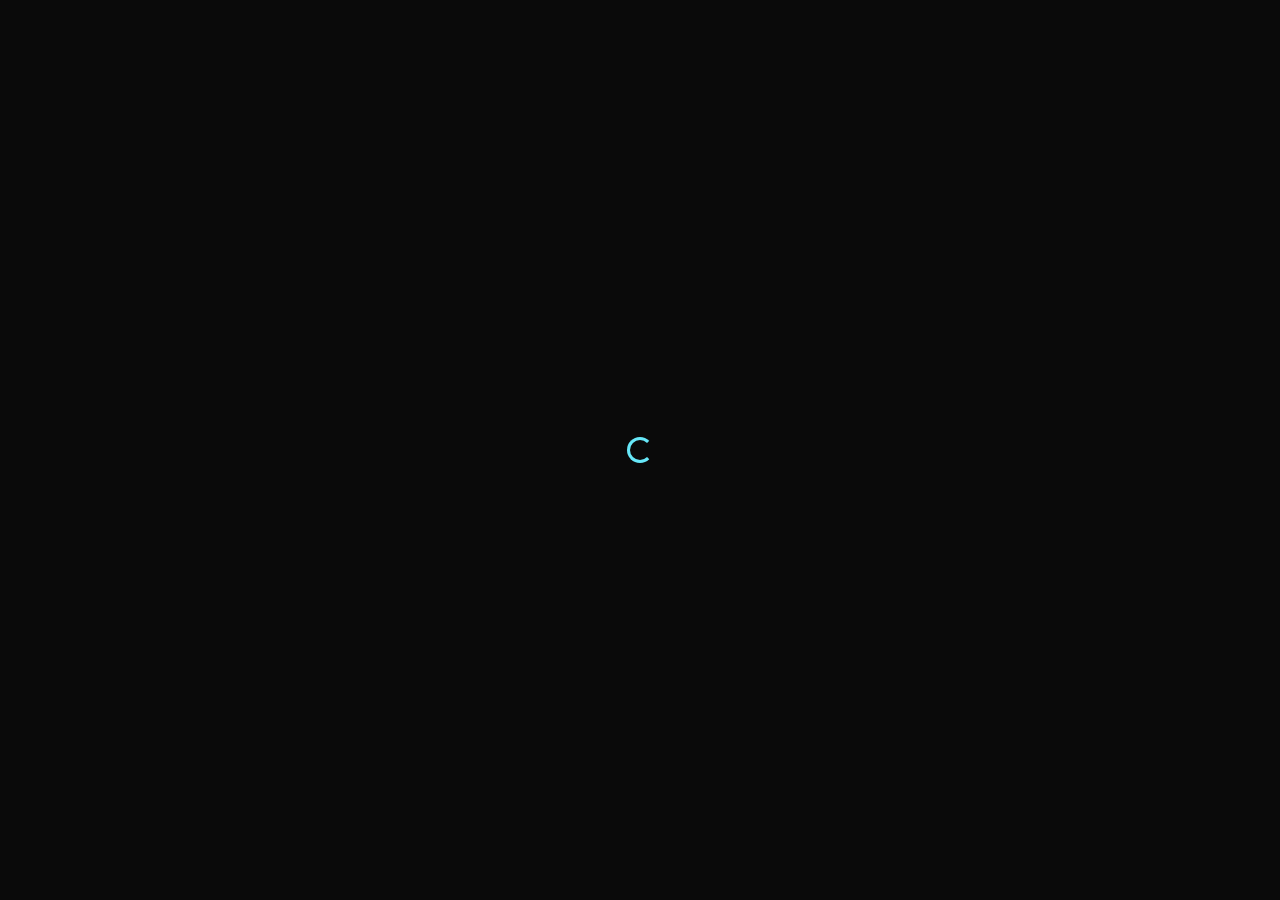
==== docs/account.html @ 7c2a87b1 "Add marketing site to docs/ for GitHub Pages Includes signup/login/account flow via Supabase, direct" ====
<!DOCTYPE html>
<html lang="en">
<head>
  <meta charset="UTF-8" />
  <meta name="viewport" content="width=device-width, initial-scale=1.0" />
  <meta name="robots" content="noindex, nofollow" />
  <title>Account — Clean AI</title>
  <link rel="preconnect" href="https://fonts.googleapis.com" />
  <link rel="preconnect" href="https://fonts.gstatic.com" crossorigin />
  <link href="https://fonts.googleapis.com/css2?family=Inter:wght@400;500;600&family=Space+Grotesk:wght@500;600;700&family=JetBrains+Mono:wght@400;500&display=swap" rel="stylesheet" />
  <link rel="stylesheet" href="styles.css" />
</head>
<body>
  <!-- Blocks the page until auth check resolves (avoids flashing content). -->
  <div class="loading-full" id="gate"><div class="spinner"></div></div>

  <main class="wrap wide" id="app" style="visibility:hidden;">
    <div class="brand" style="justify-content:flex-start;">
      <div class="logo">C</div>
      <div class="name">Clean<span>AI</span></div>
    </div>

    <div class="acct-head">
      <div>
        <h1>Your account</h1>
        <div class="email" id="acctEmail"></div>
      </div>
      <button class="btn ghost" id="logoutBtn" style="width:auto;">Log out</button>
    </div>

    <div class="alert" id="alert"></div>

    <div class="panel">
      <div class="label">Subscription</div>
      <div class="row-between">
        <span id="statusBadge" class="badge none"><span class="pip"></span>None</span>
        <button class="btn" id="manageBtn" style="width:auto;">Manage subscription</button>
      </div>
    </div>

    <div class="panel">
      <div class="label">Licence key</div>
      <div class="key-row">
        <span class="key-val masked" id="keyVal" title="Click to reveal">•••• •••• •••• ••••</span>
        <button class="icon-btn" id="revealBtn">reveal</button>
        <button class="icon-btn" id="copyBtn">copy</button>
      </div>
      <p class="hint">Use this key to activate the Clean AI desktop app. Click the key to reveal it.</p>
    </div>

    <p class="hint" style="text-align:center;margin-top:14px;">
      No tracking. No analytics. Your files never leave your machine.
    </p>
  </main>

  <script src="config.js"></script>
  <script src="https://cdn.jsdelivr.net/npm/@supabase/supabase-js@2/dist/umd/supabase.min.js"></script>
  <script src="app.js"></script>
  <script>
    (async function () {
      const { sb, $, showAlert, clearAlert, getOrCreateLicense, requireAuth, friendlyError } = window.CleanAI;

      const session = await requireAuth("login.html");
      if (!session) return; // redirected

      const user = session.user;
      let realKey = "";
      let revealed = false;

      // Reveal the app once we know the user is authed.
      $("#gate").remove();
      $("#app").style.visibility = "visible";

      $("#acctEmail").textContent = user.email;

      // ---- licence + status ----
      try {
        const lic = await getOrCreateLicense(user);
        realKey = lic.key;

        const status = (lic.status || "none").toLowerCase();
        const badge = $("#statusBadge");
        if (status === "active") {
          badge.className = "badge active";
          badge.innerHTML = '<span class="pip"></span>Active';
        } else if (status === "trial") {
          badge.className = "badge trial";
          badge.innerHTML = '<span class="pip"></span>Trial';
        } else {
          badge.className = "badge none";
          badge.innerHTML = '<span class="pip"></span>None';
        }
      } catch (err) {
        showAlert($("#alert"), "Couldn't load your licence: " + friendlyError(err), "error");
      }

      // ---- reveal / mask licence key ----
      const keyEl = $("#keyVal");
      const revealBtn = $("#revealBtn");
      function renderKey() {
        if (!realKey) { keyEl.textContent = "—"; return; }
        if (revealed) {
          keyEl.textContent = realKey;
          keyEl.classList.remove("masked");
          revealBtn.textContent = "hide";
        } else {
          keyEl.textContent = "•••• •••• •••• ••••";
          keyEl.classList.add("masked");
          revealBtn.textContent = "reveal";
        }
      }
      function toggleReveal() { if (realKey) { revealed = !revealed; renderKey(); } }
      revealBtn.addEventListener("click", toggleReveal);
      keyEl.addEventListener("click", toggleReveal);

      // ---- copy ----
      const copyBtn = $("#copyBtn");
      copyBtn.addEventListener("click", async () => {
        if (!realKey) return;
        try {
          await navigator.clipboard.writeText(realKey);
          copyBtn.textContent = "copied";
          copyBtn.classList.add("copied");
          setTimeout(() => { copyBtn.textContent = "copy"; copyBtn.classList.remove("copied"); }, 1600);
        } catch {
          // Clipboard blocked — reveal so the user can copy manually.
          revealed = true; renderKey();
        }
      });

      // ---- manage subscription (stub) ----
      $("#manageBtn").addEventListener("click", () => {
        showAlert($("#alert"), "Billing isn't wired up yet — subscription management is coming soon.", "ok");
      });

      // ---- logout ----
      $("#logoutBtn").addEventListener("click", async () => {
        await sb.auth.signOut();
        window.location.replace("login.html");
      });
    })();
  </script>
</body>
</html>
---- docs/styles.css ----
/* Clean AI — auth site. Palette mirrors the desktop app. */
:root {
  --bg: #0a0a0a;
  --surface: #141414;
  --surface-2: #191919;
  --surface-3: #1f1f1f;
  --border: #232323;
  --border-strong: #2e2e2e;

  --text: #ededed;
  --text-dim: #a1a1a1;
  --text-faint: #6b6b6b;

  --accent: #67e8f9;
  --accent-2: #22d3ee;
  --accent-dim: rgba(103, 232, 249, 0.12);
  --accent-line: rgba(103, 232, 249, 0.32);

  --warn: #fbbf24;
  --danger: #f87171;
  --ok: #4ade80;

  --radius: 10px;
  --radius-sm: 6px;
  --ease: cubic-bezier(0.22, 1, 0.36, 1);

  --sans: 'Inter', -apple-system, 'Segoe UI', system-ui, sans-serif;
  --display: 'Space Grotesk', 'Inter', 'Segoe UI', sans-serif;
  --mono: 'JetBrains Mono', 'Cascadia Mono', Consolas, monospace;
}

* { box-sizing: border-box; margin: 0; padding: 0; }

html, body { height: 100%; }

body {
  font-family: var(--sans);
  background: var(--bg);
  color: var(--text);
  font-size: 15px;
  line-height: 1.5;
  -webkit-font-smoothing: antialiased;
  min-height: 100%;
  display: flex;
  flex-direction: column;
}

/* subtle radial glow behind everything */
body::before {
  content: "";
  position: fixed;
  inset: 0;
  background:
    radial-gradient(60rem 40rem at 50% -10%, rgba(103, 232, 249, 0.06), transparent 70%);
  pointer-events: none;
  z-index: 0;
}

::selection { background: var(--accent-dim); color: var(--accent); }

::-webkit-scrollbar { width: 10px; height: 10px; }
::-webkit-scrollbar-track { background: transparent; }
::-webkit-scrollbar-thumb { background: #262626; border-radius: 6px; }
::-webkit-scrollbar-thumb:hover { background: #383838; }

a { color: var(--accent); text-decoration: none; }
a:hover { text-decoration: underline; }

button { font-family: inherit; font-size: inherit; color: inherit; background: none; border: none; cursor: pointer; }

/* ---------- Layout ---------- */
.wrap {
  position: relative;
  z-index: 1;
  flex: 1;
  width: 100%;
  max-width: 460px;
  margin: 0 auto;
  padding: 48px 20px;
  display: flex;
  flex-direction: column;
  justify-content: center;
}

.wrap.wide { max-width: 720px; }

/* ---------- Brand ---------- */
.brand {
  display: flex;
  align-items: center;
  gap: 12px;
  margin-bottom: 28px;
  justify-content: center;
}
.brand .logo {
  width: 34px;
  height: 34px;
  border-radius: 9px;
  background: linear-gradient(145deg, var(--accent), var(--accent-2));
  display: grid;
  place-items: center;
  color: #04191f;
  font-family: var(--display);
  font-weight: 700;
  font-size: 18px;
  box-shadow: 0 0 0 1px var(--accent-line), 0 8px 24px rgba(103, 232, 249, 0.15);
}
.brand .name {
  font-family: var(--display);
  font-weight: 600;
  font-size: 17px;
  letter-spacing: 0.02em;
}
.brand .name span { color: var(--accent); }

/* ---------- Card ---------- */
.card {
  background: linear-gradient(180deg, var(--surface), var(--surface-2));
  border: 1px solid var(--border);
  border-radius: var(--radius);
  padding: 32px 28px;
  box-shadow: 0 20px 60px rgba(0, 0, 0, 0.45);
}

.card h1 {
  font-family: var(--display);
  font-size: 22px;
  font-weight: 600;
  letter-spacing: -0.01em;
  margin-bottom: 6px;
}
.card .sub {
  color: var(--text-dim);
  font-size: 14px;
  margin-bottom: 24px;
}

/* ---------- Form ---------- */
.field { margin-bottom: 18px; }
.field label {
  display: block;
  font-size: 12px;
  text-transform: uppercase;
  letter-spacing: 0.06em;
  color: var(--text-faint);
  margin-bottom: 7px;
  font-family: var(--mono);
}

.input-row { position: relative; }

input[type="email"],
input[type="password"],
input[type="text"] {
  width: 100%;
  background: var(--bg);
  border: 1px solid var(--border-strong);
  border-radius: var(--radius-sm);
  color: var(--text);
  padding: 12px 14px;
  font-family: var(--sans);
  font-size: 15px;
  transition: border-color 0.14s var(--ease), box-shadow 0.14s var(--ease);
}
input::placeholder { color: var(--text-faint); }
input:focus {
  outline: none;
  border-color: var(--accent-line);
  box-shadow: 0 0 0 3px var(--accent-dim);
}
input.bad { border-color: rgba(248, 113, 113, 0.55); }

/* Chrome/Safari paint autofilled inputs white — force them back to the dark theme. */
input:-webkit-autofill,
input:-webkit-autofill:hover,
input:-webkit-autofill:focus,
input:-webkit-autofill:active {
  -webkit-text-fill-color: var(--text);
  caret-color: var(--text);
  -webkit-box-shadow: 0 0 0 1000px var(--bg) inset;
  box-shadow: 0 0 0 1000px var(--bg) inset;
  transition: background-color 9999s ease-in-out 0s;
}

.toggle-pw {
  position: absolute;
  right: 8px;
  top: 50%;
  transform: translateY(-50%);
  color: var(--text-faint);
  font-size: 12px;
  font-family: var(--mono);
  padding: 6px 8px;
  border-radius: 5px;
}
.toggle-pw:hover { color: var(--text); background: var(--surface-3); }

.hint {
  font-size: 12px;
  color: var(--text-faint);
  margin-top: 6px;
}

.field-error {
  font-size: 12.5px;
  color: var(--danger);
  margin-top: 6px;
  min-height: 1em;
}

/* ---------- Buttons ---------- */
.btn {
  display: inline-flex;
  align-items: center;
  justify-content: center;
  gap: 8px;
  width: 100%;
  padding: 12px 16px;
  border-radius: var(--radius-sm);
  border: 1px solid var(--border-strong);
  background: var(--surface-2);
  color: var(--text);
  font-weight: 500;
  transition: background 0.14s var(--ease), border-color 0.14s var(--ease), transform 0.08s var(--ease), opacity 0.14s;
}
.btn:hover { background: var(--surface-3); border-color: #3a3a3a; }
.btn:active { transform: translateY(1px); }
.btn:disabled { opacity: 0.55; cursor: not-allowed; }

.btn.primary {
  background: var(--accent);
  border-color: var(--accent);
  color: #04191f;
  font-weight: 600;
}
.btn.primary:hover { background: #8beefb; border-color: #8beefb; }

.btn.ghost { background: transparent; border-color: transparent; color: var(--text-dim); }
.btn.ghost:hover { background: var(--surface-2); color: var(--text); }

.btn.danger { color: var(--danger); }
.btn.danger:hover { background: rgba(248, 113, 113, 0.1); border-color: rgba(248, 113, 113, 0.45); }

.btn .spinner {
  width: 15px; height: 15px;
  border: 2px solid currentColor;
  border-right-color: transparent;
  border-radius: 50%;
  animation: spin 0.6s linear infinite;
}
@keyframes spin { to { transform: rotate(360deg); } }

/* ---------- Alerts ---------- */
.alert {
  border-radius: var(--radius-sm);
  padding: 11px 14px;
  font-size: 13.5px;
  margin-bottom: 18px;
  display: none;
  border: 1px solid transparent;
}
.alert.show { display: block; }
.alert.error {
  background: rgba(248, 113, 113, 0.09);
  border-color: rgba(248, 113, 113, 0.35);
  color: #fca5a5;
}
.alert.ok {
  background: rgba(74, 222, 128, 0.08);
  border-color: rgba(74, 222, 128, 0.3);
  color: #86efac;
}

/* ---------- Footer links under card ---------- */
.below {
  text-align: center;
  margin-top: 20px;
  font-size: 14px;
  color: var(--text-dim);
}
.below a { font-weight: 500; }

.row-between {
  display: flex;
  justify-content: space-between;
  align-items: center;
}

.foot {
  position: relative;
  z-index: 1;
  text-align: center;
  padding: 20px;
  color: var(--text-faint);
  font-size: 12px;
}
.foot .dot { color: var(--accent); }

/* ---------- Success state (check email) ---------- */
.state-icon {
  width: 56px; height: 56px;
  border-radius: 14px;
  background: var(--accent-dim);
  border: 1px solid var(--accent-line);
  display: grid; place-items: center;
  margin: 0 auto 18px;
  font-size: 26px;
}
.centered { text-align: center; }
.hidden { display: none !important; }

/* ---------- Account dashboard ---------- */
.acct-head {
  display: flex;
  align-items: center;
  justify-content: space-between;
  gap: 16px;
  margin-bottom: 26px;
}
.acct-head h1 {
  font-family: var(--display);
  font-size: 24px;
  font-weight: 600;
}
.acct-head .email { color: var(--text-dim); font-size: 13.5px; margin-top: 2px; }

.panel {
  background: linear-gradient(180deg, var(--surface), var(--surface-2));
  border: 1px solid var(--border);
  border-radius: var(--radius);
  padding: 22px 24px;
  margin-bottom: 16px;
}
.panel .label {
  font-family: var(--mono);
  font-size: 11px;
  text-transform: uppercase;
  letter-spacing: 0.07em;
  color: var(--text-faint);
  margin-bottom: 10px;
}

/* status badge */
.badge {
  display: inline-flex;
  align-items: center;
  gap: 7px;
  padding: 5px 12px;
  border-radius: 999px;
  font-size: 13px;
  font-weight: 600;
  border: 1px solid transparent;
}
.badge .pip { width: 7px; height: 7px; border-radius: 50%; background: currentColor; }
.badge.active { color: var(--ok); background: rgba(74, 222, 128, 0.1); border-color: rgba(74, 222, 128, 0.3); }
.badge.trial  { color: var(--warn); background: rgba(251, 191, 36, 0.1); border-color: rgba(251, 191, 36, 0.3); }
.badge.none   { color: var(--text-dim); background: var(--surface-3); border-color: var(--border-strong); }

/* licence key row */
.key-row {
  display: flex;
  align-items: center;
  gap: 10px;
  background: var(--bg);
  border: 1px solid var(--border-strong);
  border-radius: var(--radius-sm);
  padding: 12px 14px;
}
.key-val {
  font-family: var(--mono);
  font-size: 14px;
  letter-spacing: 0.04em;
  color: var(--text);
  flex: 1;
  word-break: break-all;
  cursor: pointer;
  user-select: none;
}
.key-val.masked { color: var(--text-dim); letter-spacing: 0.15em; }
.icon-btn {
  padding: 8px 10px;
  border-radius: 6px;
  border: 1px solid var(--border-strong);
  color: var(--text-dim);
  font-size: 12px;
  font-family: var(--mono);
  white-space: nowrap;
}
.icon-btn:hover { color: var(--text); background: var(--surface-3); }
.icon-btn.copied { color: var(--ok); border-color: rgba(74, 222, 128, 0.4); }

.acct-actions {
  display: flex;
  gap: 12px;
  margin-top: 8px;
}
.acct-actions .btn { width: auto; flex: 1; }

.loading-full {
  position: fixed; inset: 0;
  display: grid; place-items: center;
  background: var(--bg);
  z-index: 10;
}
.loading-full .spinner {
  width: 26px; height: 26px;
  border: 3px solid var(--accent);
  border-right-color: transparent;
  border-radius: 50%;
  animation: spin 0.7s linear infinite;
}

@media (max-width: 520px) {
  .wrap { padding: 28px 16px; }
  .card { padding: 26px 20px; }
  .acct-head { flex-direction: column; align-items: flex-start; }
  .acct-actions { flex-direction: column; }
  .acct-actions .btn { width: 100%; }
}

/* ============================================================
   Landing + download pages
   ============================================================ */
.site {
  position: relative;
  z-index: 1;
  flex: 1;
  display: flex;
  flex-direction: column;
}

.container {
  width: 100%;
  max-width: 1040px;
  margin: 0 auto;
  padding: 0 24px;
}

/* ---------- Top nav ---------- */
.nav {
  position: sticky;
  top: 0;
  z-index: 5;
  backdrop-filter: blur(12px);
  background: rgba(10, 10, 10, 0.72);
  border-bottom: 1px solid var(--border);
}
.nav .container {
  display: flex;
  align-items: center;
  justify-content: space-between;
  height: 62px;
}
.nav .brand { margin: 0; }
.nav-links { display: flex; align-items: center; gap: 8px; }
.nav-links a {
  color: var(--text-dim);
  font-size: 14px;
  padding: 8px 12px;
  border-radius: var(--radius-sm);
  transition: color 0.14s var(--ease), background 0.14s var(--ease);
}
.nav-links a:hover { color: var(--text); background: var(--surface-2); text-decoration: none; }
.nav-links a.cta {
  color: #04191f;
  background: var(--accent);
  font-weight: 600;
}
.nav-links a.cta:hover { background: #8beefb; }

/* inline button (auto width, for landing use) */
.btn.inline { width: auto; display: inline-flex; }
.btn.lg { padding: 15px 28px; font-size: 16px; }

/* ---------- Hero ---------- */
.hero {
  text-align: center;
  padding: 88px 0 60px;
}
.eyebrow {
  display: inline-flex;
  align-items: center;
  gap: 8px;
  font-family: var(--mono);
  font-size: 12px;
  letter-spacing: 0.06em;
  text-transform: uppercase;
  color: var(--accent);
  background: var(--accent-dim);
  border: 1px solid var(--accent-line);
  padding: 6px 14px;
  border-radius: 999px;
  margin-bottom: 24px;
}
.hero h1 {
  font-family: var(--display);
  font-size: clamp(34px, 6vw, 56px);
  line-height: 1.05;
  letter-spacing: -0.02em;
  font-weight: 700;
  max-width: 16ch;
  margin: 0 auto 20px;
}
.hero h1 .grad {
  background: linear-gradient(135deg, var(--accent), var(--accent-2));
  -webkit-background-clip: text;
  background-clip: text;
  -webkit-text-fill-color: transparent;
}
.hero .lede {
  font-size: clamp(16px, 2.4vw, 19px);
  color: var(--text-dim);
  max-width: 56ch;
  margin: 0 auto 34px;
}
.hero-actions {
  display: flex;
  gap: 14px;
  justify-content: center;
  flex-wrap: wrap;
  margin-bottom: 14px;
}
.hero .fineprint { color: var(--text-faint); font-size: 13px; }

/* ---------- Dashboard screenshot placeholder ---------- */
.shot {
  max-width: 900px;
  margin: 48px auto 0;
  border-radius: 14px;
  border: 1px solid var(--border-strong);
  background: linear-gradient(180deg, var(--surface), var(--bg));
  box-shadow: 0 40px 120px rgba(0, 0, 0, 0.6), 0 0 0 1px rgba(103, 232, 249, 0.05);
  overflow: hidden;
}
.shot-bar {
  display: flex;
  align-items: center;
  gap: 7px;
  padding: 12px 16px;
  border-bottom: 1px solid var(--border);
  background: var(--surface-2);
}
.shot-bar .dot { width: 11px; height: 11px; border-radius: 50%; background: var(--surface-3); }
.shot-bar .dot:nth-child(1) { background: #f87171; }
.shot-bar .dot:nth-child(2) { background: #fbbf24; }
.shot-bar .dot:nth-child(3) { background: #4ade80; }
.shot-bar .title { margin-left: 10px; font-family: var(--mono); font-size: 12px; color: var(--text-faint); }
.shot-body {
  max-height: 520px;
  overflow-y: auto;
  overflow-x: hidden;
  color: var(--text-faint);
  font-family: var(--mono);
  font-size: 13px;
  background:
    linear-gradient(90deg, rgba(103,232,249,0.03) 1px, transparent 1px) 0 0 / 32px 32px,
    linear-gradient(rgba(103,232,249,0.03) 1px, transparent 1px) 0 0 / 32px 32px;
  scrollbar-width: thin;
  scrollbar-color: var(--border-strong) transparent;
}
.shot-body .ph-icon { font-size: 30px; opacity: 0.5; }
.shot-img {
  width: 100%;
  height: auto;
  display: block;
  pointer-events: none;
  user-select: none;
  -webkit-user-drag: none;
}
.shot-body::-webkit-scrollbar { width: 8px; }
.shot-body::-webkit-scrollbar-thumb { background: var(--border-strong); border-radius: 4px; }
.shot-body::-webkit-scrollbar-track { background: transparent; }

/* ---------- Generic section ---------- */
.section { padding: 72px 0; }
.section.tight { padding: 48px 0; }
.section-head { text-align: center; max-width: 60ch; margin: 0 auto 48px; }
.section-head h2 {
  font-family: var(--display);
  font-size: clamp(26px, 4vw, 36px);
  font-weight: 600;
  letter-spacing: -0.01em;
  margin-bottom: 12px;
}
.section-head p { color: var(--text-dim); font-size: 16px; }
.divider { height: 1px; background: var(--border); border: 0; }

/* ---------- Feature grid ---------- */
.features {
  display: grid;
  grid-template-columns: repeat(3, 1fr);
  gap: 18px;
}
.feature {
  background: linear-gradient(180deg, var(--surface), var(--surface-2));
  border: 1px solid var(--border);
  border-radius: var(--radius);
  padding: 26px 24px;
  transition: border-color 0.16s var(--ease), transform 0.16s var(--ease);
}
.feature:hover { border-color: var(--accent-line); transform: translateY(-3px); }
.feature .f-icon {
  width: 44px; height: 44px;
  border-radius: 11px;
  display: grid; place-items: center;
  font-size: 22px;
  margin-bottom: 16px;
  background: var(--accent-dim);
  border: 1px solid var(--accent-line);
}
.feature h3 { font-family: var(--display); font-size: 18px; font-weight: 600; margin-bottom: 8px; }
.feature p { color: var(--text-dim); font-size: 14.5px; }

/* ---------- Privacy band ---------- */
.privacy {
  background: linear-gradient(180deg, var(--surface-2), var(--surface));
  border-top: 1px solid var(--border);
  border-bottom: 1px solid var(--border);
}
.privacy .inner {
  display: flex;
  align-items: center;
  gap: 40px;
  padding: 64px 0;
}
.privacy .lock {
  flex: none;
  width: 96px; height: 96px;
  border-radius: 24px;
  display: grid; place-items: center;
  font-size: 46px;
  background: var(--accent-dim);
  border: 1px solid var(--accent-line);
  box-shadow: 0 0 60px rgba(103, 232, 249, 0.12);
}
.privacy h2 {
  font-family: var(--display);
  font-size: clamp(24px, 4vw, 32px);
  font-weight: 600;
  margin-bottom: 12px;
}
.privacy p { color: var(--text-dim); font-size: 16px; max-width: 60ch; }
.privacy ul { list-style: none; margin-top: 16px; display: grid; gap: 8px; }
.privacy li { color: var(--text-dim); font-size: 14.5px; display: flex; gap: 10px; align-items: baseline; }
.privacy li::before { content: "✓"; color: var(--ok); font-weight: 700; }

/* ---------- Pricing ---------- */
.price-card {
  max-width: 440px;
  margin: 0 auto;
  text-align: center;
  background: linear-gradient(180deg, var(--surface), var(--surface-2));
  border: 1px solid var(--accent-line);
  border-radius: 16px;
  padding: 40px 32px;
  box-shadow: 0 30px 90px rgba(0, 0, 0, 0.5), inset 0 0 0 1px rgba(103, 232, 249, 0.04);
}
.price-badge {
  display: inline-block;
  font-family: var(--mono);
  font-size: 12px;
  letter-spacing: 0.06em;
  text-transform: uppercase;
  color: var(--ok);
  background: rgba(74, 222, 128, 0.1);
  border: 1px solid rgba(74, 222, 128, 0.3);
  padding: 5px 12px;
  border-radius: 999px;
  margin-bottom: 20px;
}
.price-amt { font-family: var(--display); font-weight: 700; letter-spacing: -0.02em; margin-bottom: 4px; }
.price-amt .now { font-size: 52px; color: var(--accent); }
.price-amt .then { font-size: 18px; color: var(--text-dim); font-weight: 500; }
.price-sub { color: var(--text-dim); font-size: 15px; margin-bottom: 24px; }
.price-list { list-style: none; text-align: left; margin: 0 0 28px; display: grid; gap: 11px; }
.price-list li { color: var(--text-dim); font-size: 14.5px; display: flex; gap: 10px; align-items: baseline; }
.price-list li::before { content: "✓"; color: var(--accent); font-weight: 700; }

/* ---------- Final CTA ---------- */
.cta-band { text-align: center; padding: 84px 0; }
.cta-band h2 {
  font-family: var(--display);
  font-size: clamp(28px, 5vw, 42px);
  font-weight: 700;
  letter-spacing: -0.02em;
  margin-bottom: 14px;
}
.cta-band p { color: var(--text-dim); font-size: 17px; margin-bottom: 30px; }

/* ---------- Site footer ---------- */
.site-foot {
  border-top: 1px solid var(--border);
  padding: 32px 0;
}
.site-foot .container {
  display: flex;
  align-items: center;
  justify-content: space-between;
  gap: 16px;
  flex-wrap: wrap;
  color: var(--text-faint);
  font-size: 13px;
}
.site-foot a { color: var(--text-dim); }
.site-foot .links { display: flex; gap: 18px; }

/* ---------- Download page ---------- */
.dl-hero { text-align: center; padding: 72px 0 40px; }
.dl-hero h1 {
  font-family: var(--display);
  font-size: clamp(30px, 5vw, 46px);
  font-weight: 700;
  letter-spacing: -0.02em;
  margin-bottom: 14px;
}
.dl-hero p { color: var(--text-dim); font-size: 17px; max-width: 52ch; margin: 0 auto; }

.dl-btn {
  display: inline-flex;
  align-items: center;
  gap: 14px;
  padding: 18px 32px;
  border-radius: 12px;
  background: var(--accent);
  color: #04191f;
  font-weight: 600;
  font-size: 17px;
  box-shadow: 0 20px 50px rgba(103, 232, 249, 0.18);
  transition: background 0.14s var(--ease), transform 0.08s var(--ease);
}
.dl-btn:hover { background: #8beefb; text-decoration: none; transform: translateY(-2px); }
.dl-btn:active { transform: translateY(0); }
.dl-btn .os { font-size: 26px; }
.dl-btn .lines { text-align: left; line-height: 1.25; }
.dl-btn .lines small { display: block; font-weight: 500; font-size: 12px; opacity: 0.75; }
.dl-meta { text-align: center; color: var(--text-faint); font-size: 13px; margin-top: 16px; }

.dl-grid {
  display: grid;
  grid-template-columns: 1fr 1fr;
  gap: 18px;
  margin-top: 8px;
}
.dl-grid .panel { margin-bottom: 0; }
.req-list { list-style: none; display: grid; gap: 12px; }
.req-list li { display: flex; justify-content: space-between; gap: 16px; font-size: 14.5px; border-bottom: 1px dashed var(--border); padding-bottom: 12px; }
.req-list li:last-child { border-bottom: 0; padding-bottom: 0; }
.req-list .k { color: var(--text-faint); font-family: var(--mono); font-size: 12.5px; }
.req-list .v { color: var(--text); text-align: right; }

.steps { list-style: none; counter-reset: step; display: grid; gap: 16px; }
.steps li { display: flex; gap: 14px; font-size: 14.5px; color: var(--text-dim); }
.steps li::before {
  counter-increment: step;
  content: counter(step);
  flex: none;
  width: 26px; height: 26px;
  border-radius: 50%;
  background: var(--accent-dim);
  border: 1px solid var(--accent-line);
  color: var(--accent);
  font-family: var(--mono);
  font-size: 13px;
  display: grid; place-items: center;
}
.steps li strong { color: var(--text); font-weight: 600; }

/* ---------- Split preview ---------- */
.split { padding: 96px 0; }
.split-grid {
  display: grid;
  grid-template-columns: 1fr 1fr;
  gap: 56px;
  align-items: start;
}
.split-copy { max-width: 52ch; }
.split-copy h2 {
  font-family: var(--display);
  font-size: clamp(24px, 3vw, 32px);
  margin: 0 0 20px;
  color: var(--text);
}
.split-copy p { margin: 0 0 16px; line-height: 1.65; color: var(--text-mute); }
.split-copy ul { margin: 0 0 16px; padding-left: 20px; line-height: 1.7; color: var(--text-mute); }
.split-copy li { margin-bottom: 6px; }
.split-preview { position: relative; }
.split-sticky {
  position: sticky;
  top: 24px;
  border-radius: 14px;
  overflow: hidden;
  border: 1px solid var(--border-strong);
  box-shadow: 0 30px 90px rgba(0, 0, 0, 0.5);
}
.split-img {
  display: block;
  width: 100%;
  height: auto;
  pointer-events: none;
  user-select: none;
  -webkit-user-drag: none;
}

@media (max-width: 900px) {
  .split-grid { grid-template-columns: 1fr; gap: 32px; }
  .split-sticky { position: static; }
}

@media (max-width: 820px) {
  .features { grid-template-columns: 1fr; }
  .privacy .inner { flex-direction: column; text-align: center; }
  .privacy ul { text-align: left; }
  .dl-grid { grid-template-columns: 1fr; }
}
@media (max-width: 560px) {
  .nav-links a:not(.cta) { display: none; }
  .hero { padding: 56px 0 40px; }
  .section { padding: 52px 0; }
}
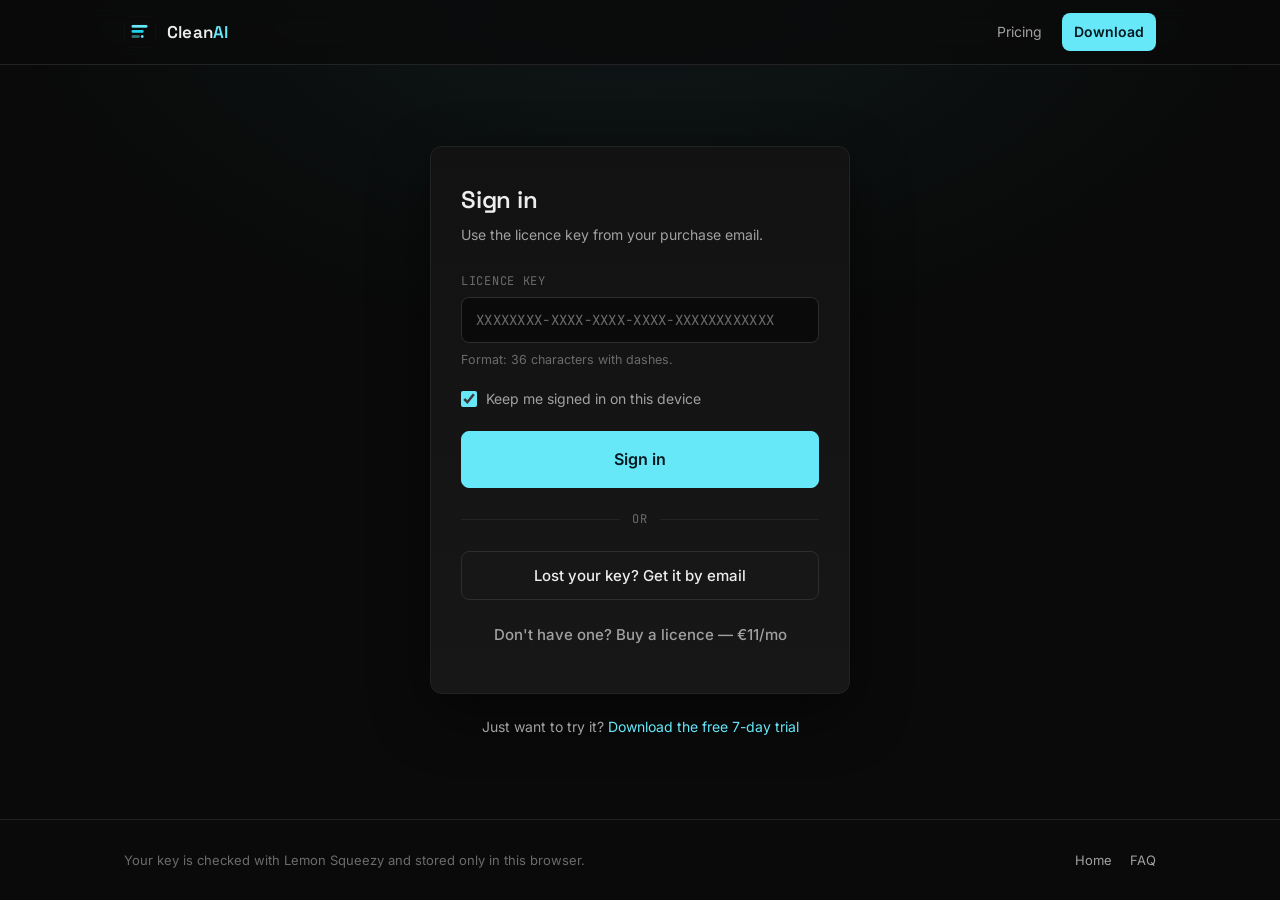
==== commit 7b596109: "Rebuild website: new landing page, licence sign-in and account page - Landing page redesigned (how i" ====
--- a/docs/account.html
+++ b/docs/account.html
@@ -3,142 +3,91 @@
 <head>
   <meta charset="UTF-8" />
   <meta name="viewport" content="width=device-width, initial-scale=1.0" />
-  <meta name="robots" content="noindex, nofollow" />
-  <title>Account — Clean AI</title>
-  <link rel="preconnect" href="https://fonts.googleapis.com" />
-  <link rel="preconnect" href="https://fonts.gstatic.com" crossorigin />
-  <link href="https://fonts.googleapis.com/css2?family=Inter:wght@400;500;600&family=Space+Grotesk:wght@500;600;700&family=JetBrains+Mono:wght@400;500&display=swap" rel="stylesheet" />
+  <meta http-equiv="Content-Security-Policy" content="default-src 'self'; connect-src https://api.lemonsqueezy.com; img-src 'self' data:; base-uri 'self'; form-action 'self'" />
+  <title>Your account — Clean AI</title>
+  <meta name="robots" content="noindex" />
+  <link rel="icon" type="image/png" href="assets/icon.png" />
+  <link rel="stylesheet" href="fonts.css" />
   <link rel="stylesheet" href="styles.css" />
 </head>
 <body>
-  <!-- Blocks the page until auth check resolves (avoids flashing content). -->
-  <div class="loading-full" id="gate"><div class="spinner"></div></div>
+  <div class="site">
+    <header class="nav">
+      <div class="container">
+        <a href="index.html" class="brand">
+          <img src="assets/icon.png" alt="" />
+          <span class="name">Clean<span>AI</span></span>
+        </a>
+        <nav class="nav-links">
+          <a href="index.html#faq" class="hide-sm">Help</a>
+          <a href="#" id="signout-top" class="signin">Sign out</a>
+        </nav>
+      </div>
+    </header>
 
-  <main class="wrap wide" id="app" style="visibility:hidden;">
-    <div class="brand" style="justify-content:flex-start;">
-      <div class="logo">C</div>
-      <div class="name">Clean<span>AI</span></div>
-    </div>
+    <main class="auth wide">
+      <div id="loading" class="loading"><div class="spinner"></div></div>
 
-    <div class="acct-head">
-      <div>
-        <h1>Your account</h1>
-        <div class="email" id="acctEmail"></div>
+      <div id="error" class="card hidden">
+        <h1>Couldn't load your licence</h1>
+        <p class="sub" id="error-msg"></p>
+        <div class="stack">
+          <button id="retry" class="btn primary block" type="button">Try again</button>
+          <button id="error-signout" class="btn ghost block" type="button">Sign in with a different key</button>
+        </div>
       </div>
-      <button class="btn ghost" id="logoutBtn" style="width:auto;">Log out</button>
-    </div>
 
-    <div class="alert" id="alert"></div>
+      <div id="account" class="hidden">
+        <div class="acct-head">
+          <div>
+            <h1 id="hello">Your account</h1>
+            <div class="who" id="who"></div>
+          </div>
+          <span id="test-badge" class="badge test hidden">TEST MODE</span>
+        </div>
 
-    <div class="panel">
-      <div class="label">Subscription</div>
-      <div class="row-between">
-        <span id="statusBadge" class="badge none"><span class="pip"></span>None</span>
-        <button class="btn" id="manageBtn" style="width:auto;">Manage subscription</button>
+        <div id="notice" class="alert warn hidden"></div>
+
+        <section class="panel">
+          <div class="label">Plan</div>
+          <div class="panel-row">
+            <div class="plan-name" id="plan"></div>
+            <span id="status" class="badge"><span class="pip"></span><span id="status-text"></span></span>
+          </div>
+          <div class="stats">
+            <div><div class="k">Purchased</div><div class="v" id="created">—</div></div>
+            <div><div class="k" id="expires-k">Valid until</div><div class="v" id="expires">—</div></div>
+            <div><div class="k">Devices</div><div class="v" id="devices">—</div></div>
+          </div>
+        </section>
+
+        <section class="panel">
+          <div class="label">Licence key</div>
+          <div class="key-row">
+            <span class="key-val masked" id="key-val"></span>
+            <button class="icon-btn" id="reveal" type="button">Show</button>
+            <button class="icon-btn" id="copy" type="button">Copy</button>
+          </div>
+          <p class="hint">Paste this into Clean AI → Settings → Licence.</p>
+        </section>
+
+        <div class="acct-actions">
+          <a href="#" class="btn primary" data-link="download">↓ Download app</a>
+          <a href="#" class="btn" data-link="orders" target="_blank" rel="noopener">Billing &amp; invoices ↗</a>
+          <button id="signout" class="btn ghost" type="button">Sign out</button>
+        </div>
+        <p class="below">To cancel or change your card, open <strong>Billing &amp; invoices</strong> and sign in with your purchase email.</p>
       </div>
-    </div>
+    </main>
 
-    <div class="panel">
-      <div class="label">Licence key</div>
-      <div class="key-row">
-        <span class="key-val masked" id="keyVal" title="Click to reveal">•••• •••• •••• ••••</span>
-        <button class="icon-btn" id="revealBtn">reveal</button>
-        <button class="icon-btn" id="copyBtn">copy</button>
+    <footer class="site-foot">
+      <div class="container">
+        <span>© 2026 Clean AI · your files never leave your machine</span>
+        <span class="links"><a href="index.html">Home</a><a href="index.html#faq">FAQ</a></span>
       </div>
-      <p class="hint">Use this key to activate the Clean AI desktop app. Click the key to reveal it.</p>
-    </div>
-
-    <p class="hint" style="text-align:center;margin-top:14px;">
-      No tracking. No analytics. Your files never leave your machine.
-    </p>
-  </main>
-
-  <script src="config.js"></script>
-  <script src="https://cdn.jsdelivr.net/npm/@supabase/supabase-js@2/dist/umd/supabase.min.js"></script>
+    </footer>
+  </div>
   <script src="app.js"></script>
-  <script>
-    (async function () {
-      const { sb, $, showAlert, clearAlert, getOrCreateLicense, requireAuth, friendlyError } = window.CleanAI;
-
-      const session = await requireAuth("login.html");
-      if (!session) return; // redirected
-
-      const user = session.user;
-      let realKey = "";
-      let revealed = false;
-
-      // Reveal the app once we know the user is authed.
-      $("#gate").remove();
-      $("#app").style.visibility = "visible";
-
-      $("#acctEmail").textContent = user.email;
-
-      // ---- licence + status ----
-      try {
-        const lic = await getOrCreateLicense(user);
-        realKey = lic.key;
-
-        const status = (lic.status || "none").toLowerCase();
-        const badge = $("#statusBadge");
-        if (status === "active") {
-          badge.className = "badge active";
-          badge.innerHTML = '<span class="pip"></span>Active';
-        } else if (status === "trial") {
-          badge.className = "badge trial";
-          badge.innerHTML = '<span class="pip"></span>Trial';
-        } else {
-          badge.className = "badge none";
-          badge.innerHTML = '<span class="pip"></span>None';
-        }
-      } catch (err) {
-        showAlert($("#alert"), "Couldn't load your licence: " + friendlyError(err), "error");
-      }
-
-      // ---- reveal / mask licence key ----
-      const keyEl = $("#keyVal");
-      const revealBtn = $("#revealBtn");
-      function renderKey() {
-        if (!realKey) { keyEl.textContent = "—"; return; }
-        if (revealed) {
-          keyEl.textContent = realKey;
-          keyEl.classList.remove("masked");
-          revealBtn.textContent = "hide";
-        } else {
-          keyEl.textContent = "•••• •••• •••• ••••";
-          keyEl.classList.add("masked");
-          revealBtn.textContent = "reveal";
-        }
-      }
-      function toggleReveal() { if (realKey) { revealed = !revealed; renderKey(); } }
-      revealBtn.addEventListener("click", toggleReveal);
-      keyEl.addEventListener("click", toggleReveal);
-
-      // ---- copy ----
-      const copyBtn = $("#copyBtn");
-      copyBtn.addEventListener("click", async () => {
-        if (!realKey) return;
-        try {
-          await navigator.clipboard.writeText(realKey);
-          copyBtn.textContent = "copied";
-          copyBtn.classList.add("copied");
-          setTimeout(() => { copyBtn.textContent = "copy"; copyBtn.classList.remove("copied"); }, 1600);
-        } catch {
-          // Clipboard blocked — reveal so the user can copy manually.
-          revealed = true; renderKey();
-        }
-      });
-
-      // ---- manage subscription (stub) ----
-      $("#manageBtn").addEventListener("click", () => {
-        showAlert($("#alert"), "Billing isn't wired up yet — subscription management is coming soon.", "ok");
-      });
-
-      // ---- logout ----
-      $("#logoutBtn").addEventListener("click", async () => {
-        await sb.auth.signOut();
-        window.location.replace("login.html");
-      });
-    })();
-  </script>
+  <script src="account.js"></script>
 </body>
 </html>
--- a/docs/fonts.css
+++ b/docs/fonts.css
@@ -0,0 +1,144 @@
+/* latin-ext */
+@font-face {
+  font-family: 'Inter';
+  font-style: normal;
+  font-weight: 400;
+  font-display: swap;
+  src: url(fonts/Inter-400-ext.woff2) format('woff2');
+  unicode-range: U+0100-02BA, U+02BD-02C5, U+02C7-02CC, U+02CE-02D7, U+02DD-02FF, U+0304, U+0308, U+0329, U+1D00-1DBF, U+1E00-1E9F, U+1EF2-1EFF, U+2020, U+20A0-20AB, U+20AD-20C0, U+2113, U+2C60-2C7F, U+A720-A7FF;
+}
+/* latin */
+@font-face {
+  font-family: 'Inter';
+  font-style: normal;
+  font-weight: 400;
+  font-display: swap;
+  src: url(fonts/Inter-400-latin.woff2) format('woff2');
+  unicode-range: U+0000-00FF, U+0131, U+0152-0153, U+02BB-02BC, U+02C6, U+02DA, U+02DC, U+0304, U+0308, U+0329, U+2000-206F, U+20AC, U+2122, U+2191, U+2193, U+2212, U+2215, U+FEFF, U+FFFD;
+}
+/* latin-ext */
+@font-face {
+  font-family: 'Inter';
+  font-style: normal;
+  font-weight: 500;
+  font-display: swap;
+  src: url(fonts/Inter-500-ext.woff2) format('woff2');
+  unicode-range: U+0100-02BA, U+02BD-02C5, U+02C7-02CC, U+02CE-02D7, U+02DD-02FF, U+0304, U+0308, U+0329, U+1D00-1DBF, U+1E00-1E9F, U+1EF2-1EFF, U+2020, U+20A0-20AB, U+20AD-20C0, U+2113, U+2C60-2C7F, U+A720-A7FF;
+}
+/* latin */
+@font-face {
+  font-family: 'Inter';
+  font-style: normal;
+  font-weight: 500;
+  font-display: swap;
+  src: url(fonts/Inter-500-latin.woff2) format('woff2');
+  unicode-range: U+0000-00FF, U+0131, U+0152-0153, U+02BB-02BC, U+02C6, U+02DA, U+02DC, U+0304, U+0308, U+0329, U+2000-206F, U+20AC, U+2122, U+2191, U+2193, U+2212, U+2215, U+FEFF, U+FFFD;
+}
+/* latin-ext */
+@font-face {
+  font-family: 'Inter';
+  font-style: normal;
+  font-weight: 600;
+  font-display: swap;
+  src: url(fonts/Inter-600-ext.woff2) format('woff2');
+  unicode-range: U+0100-02BA, U+02BD-02C5, U+02C7-02CC, U+02CE-02D7, U+02DD-02FF, U+0304, U+0308, U+0329, U+1D00-1DBF, U+1E00-1E9F, U+1EF2-1EFF, U+2020, U+20A0-20AB, U+20AD-20C0, U+2113, U+2C60-2C7F, U+A720-A7FF;
+}
+/* latin */
+@font-face {
+  font-family: 'Inter';
+  font-style: normal;
+  font-weight: 600;
+  font-display: swap;
+  src: url(fonts/Inter-600-latin.woff2) format('woff2');
+  unicode-range: U+0000-00FF, U+0131, U+0152-0153, U+02BB-02BC, U+02C6, U+02DA, U+02DC, U+0304, U+0308, U+0329, U+2000-206F, U+20AC, U+2122, U+2191, U+2193, U+2212, U+2215, U+FEFF, U+FFFD;
+}
+/* latin-ext */
+@font-face {
+  font-family: 'JetBrains Mono';
+  font-style: normal;
+  font-weight: 400;
+  font-display: swap;
+  src: url(fonts/JetBrainsMono-400-ext.woff2) format('woff2');
+  unicode-range: U+0100-02BA, U+02BD-02C5, U+02C7-02CC, U+02CE-02D7, U+02DD-02FF, U+0304, U+0308, U+0329, U+1D00-1DBF, U+1E00-1E9F, U+1EF2-1EFF, U+2020, U+20A0-20AB, U+20AD-20C0, U+2113, U+2C60-2C7F, U+A720-A7FF;
+}
+/* latin */
+@font-face {
+  font-family: 'JetBrains Mono';
+  font-style: normal;
+  font-weight: 400;
+  font-display: swap;
+  src: url(fonts/JetBrainsMono-400-latin.woff2) format('woff2');
+  unicode-range: U+0000-00FF, U+0131, U+0152-0153, U+02BB-02BC, U+02C6, U+02DA, U+02DC, U+0304, U+0308, U+0329, U+2000-206F, U+20AC, U+2122, U+2191, U+2193, U+2212, U+2215, U+FEFF, U+FFFD;
+}
+/* latin-ext */
+@font-face {
+  font-family: 'JetBrains Mono';
+  font-style: normal;
+  font-weight: 500;
+  font-display: swap;
+  src: url(fonts/JetBrainsMono-500-ext.woff2) format('woff2');
+  unicode-range: U+0100-02BA, U+02BD-02C5, U+02C7-02CC, U+02CE-02D7, U+02DD-02FF, U+0304, U+0308, U+0329, U+1D00-1DBF, U+1E00-1E9F, U+1EF2-1EFF, U+2020, U+20A0-20AB, U+20AD-20C0, U+2113, U+2C60-2C7F, U+A720-A7FF;
+}
+/* latin */
+@font-face {
+  font-family: 'JetBrains Mono';
+  font-style: normal;
+  font-weight: 500;
+  font-display: swap;
+  src: url(fonts/JetBrainsMono-500-latin.woff2) format('woff2');
+  unicode-range: U+0000-00FF, U+0131, U+0152-0153, U+02BB-02BC, U+02C6, U+02DA, U+02DC, U+0304, U+0308, U+0329, U+2000-206F, U+20AC, U+2122, U+2191, U+2193, U+2212, U+2215, U+FEFF, U+FFFD;
+}
+/* latin-ext */
+@font-face {
+  font-family: 'Space Grotesk';
+  font-style: normal;
+  font-weight: 500;
+  font-display: swap;
+  src: url(fonts/SpaceGrotesk-500-ext.woff2) format('woff2');
+  unicode-range: U+0100-02BA, U+02BD-02C5, U+02C7-02CC, U+02CE-02D7, U+02DD-02FF, U+0304, U+0308, U+0329, U+1D00-1DBF, U+1E00-1E9F, U+1EF2-1EFF, U+2020, U+20A0-20AB, U+20AD-20C0, U+2113, U+2C60-2C7F, U+A720-A7FF;
+}
+/* latin */
+@font-face {
+  font-family: 'Space Grotesk';
+  font-style: normal;
+  font-weight: 500;
+  font-display: swap;
+  src: url(fonts/SpaceGrotesk-500-latin.woff2) format('woff2');
+  unicode-range: U+0000-00FF, U+0131, U+0152-0153, U+02BB-02BC, U+02C6, U+02DA, U+02DC, U+0304, U+0308, U+0329, U+2000-206F, U+20AC, U+2122, U+2191, U+2193, U+2212, U+2215, U+FEFF, U+FFFD;
+}
+/* latin-ext */
+@font-face {
+  font-family: 'Space Grotesk';
+  font-style: normal;
+  font-weight: 600;
+  font-display: swap;
+  src: url(fonts/SpaceGrotesk-600-ext.woff2) format('woff2');
+  unicode-range: U+0100-02BA, U+02BD-02C5, U+02C7-02CC, U+02CE-02D7, U+02DD-02FF, U+0304, U+0308, U+0329, U+1D00-1DBF, U+1E00-1E9F, U+1EF2-1EFF, U+2020, U+20A0-20AB, U+20AD-20C0, U+2113, U+2C60-2C7F, U+A720-A7FF;
+}
+/* latin */
+@font-face {
+  font-family: 'Space Grotesk';
+  font-style: normal;
+  font-weight: 600;
+  font-display: swap;
+  src: url(fonts/SpaceGrotesk-600-latin.woff2) format('woff2');
+  unicode-range: U+0000-00FF, U+0131, U+0152-0153, U+02BB-02BC, U+02C6, U+02DA, U+02DC, U+0304, U+0308, U+0329, U+2000-206F, U+20AC, U+2122, U+2191, U+2193, U+2212, U+2215, U+FEFF, U+FFFD;
+}
+/* latin-ext */
+@font-face {
+  font-family: 'Space Grotesk';
+  font-style: normal;
+  font-weight: 700;
+  font-display: swap;
+  src: url(fonts/SpaceGrotesk-700-ext.woff2) format('woff2');
+  unicode-range: U+0100-02BA, U+02BD-02C5, U+02C7-02CC, U+02CE-02D7, U+02DD-02FF, U+0304, U+0308, U+0329, U+1D00-1DBF, U+1E00-1E9F, U+1EF2-1EFF, U+2020, U+20A0-20AB, U+20AD-20C0, U+2113, U+2C60-2C7F, U+A720-A7FF;
+}
+/* latin */
+@font-face {
+  font-family: 'Space Grotesk';
+  font-style: normal;
+  font-weight: 700;
+  font-display: swap;
+  src: url(fonts/SpaceGrotesk-700-latin.woff2) format('woff2');
+  unicode-range: U+0000-00FF, U+0131, U+0152-0153, U+02BB-02BC, U+02C6, U+02DA, U+02DC, U+0304, U+0308, U+0329, U+2000-206F, U+20AC, U+2122, U+2191, U+2193, U+2212, U+2215, U+FEFF, U+FFFD;
+}
--- a/docs/styles.css
+++ b/docs/styles.css
@@ -1,8 +1,8 @@
-/* Clean AI — auth site. Palette mirrors the desktop app. */
+/* Clean AI — website. Palette mirrors the desktop app. */
 :root {
   --bg: #0a0a0a;
-  --surface: #141414;
-  --surface-2: #191919;
+  --surface: #121212;
+  --surface-2: #171717;
   --surface-3: #1f1f1f;
   --border: #232323;
   --border-strong: #2e2e2e;
@@ -13,6 +13,8 @@
 
   --accent: #67e8f9;
   --accent-2: #22d3ee;
+  --accent-hover: #8beefb;
+  --accent-ink: #04191f;
   --accent-dim: rgba(103, 232, 249, 0.12);
   --accent-line: rgba(103, 232, 249, 0.32);
 
@@ -20,8 +22,8 @@
   --danger: #f87171;
   --ok: #4ade80;
 
-  --radius: 10px;
-  --radius-sm: 6px;
+  --radius: 12px;
+  --radius-sm: 8px;
   --ease: cubic-bezier(0.22, 1, 0.36, 1);
 
   --sans: 'Inter', -apple-system, 'Segoe UI', system-ui, sans-serif;
@@ -30,183 +32,82 @@
 }
 
 * { box-sizing: border-box; margin: 0; padding: 0; }
-
-html, body { height: 100%; }
+html { scroll-behavior: smooth; scroll-padding-top: 76px; }
 
 body {
   font-family: var(--sans);
   background: var(--bg);
   color: var(--text);
   font-size: 15px;
-  line-height: 1.5;
+  line-height: 1.55;
   -webkit-font-smoothing: antialiased;
-  min-height: 100%;
+  min-height: 100vh;
   display: flex;
   flex-direction: column;
-}
-
-/* subtle radial glow behind everything */
+  overflow-x: hidden;
+}
 body::before {
   content: "";
   position: fixed;
   inset: 0;
-  background:
-    radial-gradient(60rem 40rem at 50% -10%, rgba(103, 232, 249, 0.06), transparent 70%);
+  background: radial-gradient(60rem 40rem at 50% -10%, rgba(103, 232, 249, 0.07), transparent 70%);
   pointer-events: none;
   z-index: 0;
 }
 
 ::selection { background: var(--accent-dim); color: var(--accent); }
-
 ::-webkit-scrollbar { width: 10px; height: 10px; }
 ::-webkit-scrollbar-track { background: transparent; }
 ::-webkit-scrollbar-thumb { background: #262626; border-radius: 6px; }
-::-webkit-scrollbar-thumb:hover { background: #383838; }
 
 a { color: var(--accent); text-decoration: none; }
 a:hover { text-decoration: underline; }
-
-button { font-family: inherit; font-size: inherit; color: inherit; background: none; border: none; cursor: pointer; }
-
-/* ---------- Layout ---------- */
-.wrap {
-  position: relative;
-  z-index: 1;
-  flex: 1;
-  width: 100%;
-  max-width: 460px;
-  margin: 0 auto;
-  padding: 48px 20px;
-  display: flex;
-  flex-direction: column;
-  justify-content: center;
-}
-
-.wrap.wide { max-width: 720px; }
+img { max-width: 100%; }
+button { font: inherit; color: inherit; background: none; border: none; cursor: pointer; }
+code {
+  font-family: var(--mono);
+  font-size: 0.88em;
+  color: var(--text);
+  background: var(--surface-3);
+  padding: 1px 5px;
+  border-radius: 4px;
+}
+:focus-visible { outline: 2px solid var(--accent); outline-offset: 2px; }
+
+.hidden { display: none !important; }
+.site { position: relative; z-index: 1; flex: 1; display: flex; flex-direction: column; }
+.container { width: 100%; max-width: 1080px; margin: 0 auto; padding: 0 24px; }
 
 /* ---------- Brand ---------- */
-.brand {
-  display: flex;
-  align-items: center;
-  gap: 12px;
-  margin-bottom: 28px;
-  justify-content: center;
-}
-.brand .logo {
-  width: 34px;
-  height: 34px;
-  border-radius: 9px;
-  background: linear-gradient(145deg, var(--accent), var(--accent-2));
-  display: grid;
-  place-items: center;
-  color: #04191f;
-  font-family: var(--display);
-  font-weight: 700;
-  font-size: 18px;
-  box-shadow: 0 0 0 1px var(--accent-line), 0 8px 24px rgba(103, 232, 249, 0.15);
-}
-.brand .name {
-  font-family: var(--display);
-  font-weight: 600;
-  font-size: 17px;
-  letter-spacing: 0.02em;
-}
+.brand { display: inline-flex; align-items: center; gap: 11px; color: var(--text); }
+.brand:hover { text-decoration: none; }
+.brand img { width: 32px; height: 32px; border-radius: 8px; }
+.brand .name { font-family: var(--display); font-weight: 600; font-size: 17px; letter-spacing: 0.01em; }
 .brand .name span { color: var(--accent); }
 
-/* ---------- Card ---------- */
-.card {
-  background: linear-gradient(180deg, var(--surface), var(--surface-2));
-  border: 1px solid var(--border);
-  border-radius: var(--radius);
-  padding: 32px 28px;
-  box-shadow: 0 20px 60px rgba(0, 0, 0, 0.45);
-}
-
-.card h1 {
-  font-family: var(--display);
-  font-size: 22px;
-  font-weight: 600;
-  letter-spacing: -0.01em;
-  margin-bottom: 6px;
-}
-.card .sub {
+/* ---------- Nav ---------- */
+.nav {
+  position: sticky;
+  top: 0;
+  z-index: 20;
+  backdrop-filter: blur(12px);
+  -webkit-backdrop-filter: blur(12px);
+  background: rgba(10, 10, 10, 0.75);
+  border-bottom: 1px solid var(--border);
+}
+.nav .container { display: flex; align-items: center; justify-content: space-between; height: 64px; gap: 16px; }
+.nav-links { display: flex; align-items: center; gap: 4px; }
+.nav-links a {
   color: var(--text-dim);
   font-size: 14px;
-  margin-bottom: 24px;
-}
-
-/* ---------- Form ---------- */
-.field { margin-bottom: 18px; }
-.field label {
-  display: block;
-  font-size: 12px;
-  text-transform: uppercase;
-  letter-spacing: 0.06em;
-  color: var(--text-faint);
-  margin-bottom: 7px;
-  font-family: var(--mono);
-}
-
-.input-row { position: relative; }
-
-input[type="email"],
-input[type="password"],
-input[type="text"] {
-  width: 100%;
-  background: var(--bg);
-  border: 1px solid var(--border-strong);
+  padding: 8px 12px;
   border-radius: var(--radius-sm);
-  color: var(--text);
-  padding: 12px 14px;
-  font-family: var(--sans);
-  font-size: 15px;
-  transition: border-color 0.14s var(--ease), box-shadow 0.14s var(--ease);
-}
-input::placeholder { color: var(--text-faint); }
-input:focus {
-  outline: none;
-  border-color: var(--accent-line);
-  box-shadow: 0 0 0 3px var(--accent-dim);
-}
-input.bad { border-color: rgba(248, 113, 113, 0.55); }
-
-/* Chrome/Safari paint autofilled inputs white — force them back to the dark theme. */
-input:-webkit-autofill,
-input:-webkit-autofill:hover,
-input:-webkit-autofill:focus,
-input:-webkit-autofill:active {
-  -webkit-text-fill-color: var(--text);
-  caret-color: var(--text);
-  -webkit-box-shadow: 0 0 0 1000px var(--bg) inset;
-  box-shadow: 0 0 0 1000px var(--bg) inset;
-  transition: background-color 9999s ease-in-out 0s;
-}
-
-.toggle-pw {
-  position: absolute;
-  right: 8px;
-  top: 50%;
-  transform: translateY(-50%);
-  color: var(--text-faint);
-  font-size: 12px;
-  font-family: var(--mono);
-  padding: 6px 8px;
-  border-radius: 5px;
-}
-.toggle-pw:hover { color: var(--text); background: var(--surface-3); }
-
-.hint {
-  font-size: 12px;
-  color: var(--text-faint);
-  margin-top: 6px;
-}
-
-.field-error {
-  font-size: 12.5px;
-  color: var(--danger);
-  margin-top: 6px;
-  min-height: 1em;
-}
+  transition: color 0.14s var(--ease), background 0.14s var(--ease);
+}
+.nav-links a:hover { color: var(--text); background: var(--surface-2); text-decoration: none; }
+.nav-links a.signin { color: var(--text); border: 1px solid var(--border-strong); margin-left: 6px; }
+.nav-links a.cta { color: var(--accent-ink); background: var(--accent); font-weight: 600; margin-left: 4px; }
+.nav-links a.cta:hover { background: var(--accent-hover); }
 
 /* ---------- Buttons ---------- */
 .btn {
@@ -214,33 +115,25 @@
   align-items: center;
   justify-content: center;
   gap: 8px;
-  width: 100%;
-  padding: 12px 16px;
+  padding: 12px 20px;
   border-radius: var(--radius-sm);
   border: 1px solid var(--border-strong);
   background: var(--surface-2);
   color: var(--text);
   font-weight: 500;
+  font-size: 15px;
+  white-space: nowrap;
   transition: background 0.14s var(--ease), border-color 0.14s var(--ease), transform 0.08s var(--ease), opacity 0.14s;
 }
-.btn:hover { background: var(--surface-3); border-color: #3a3a3a; }
+.btn:hover { background: var(--surface-3); border-color: #3a3a3a; text-decoration: none; }
 .btn:active { transform: translateY(1px); }
 .btn:disabled { opacity: 0.55; cursor: not-allowed; }
-
-.btn.primary {
-  background: var(--accent);
-  border-color: var(--accent);
-  color: #04191f;
-  font-weight: 600;
-}
-.btn.primary:hover { background: #8beefb; border-color: #8beefb; }
-
+.btn.primary { background: var(--accent); border-color: var(--accent); color: var(--accent-ink); font-weight: 600; }
+.btn.primary:hover { background: var(--accent-hover); border-color: var(--accent-hover); }
 .btn.ghost { background: transparent; border-color: transparent; color: var(--text-dim); }
 .btn.ghost:hover { background: var(--surface-2); color: var(--text); }
-
-.btn.danger { color: var(--danger); }
-.btn.danger:hover { background: rgba(248, 113, 113, 0.1); border-color: rgba(248, 113, 113, 0.45); }
-
+.btn.lg { padding: 15px 28px; font-size: 16px; }
+.btn.block { width: 100%; }
 .btn .spinner {
   width: 15px; height: 15px;
   border: 2px solid currentColor;
@@ -250,233 +143,8 @@
 }
 @keyframes spin { to { transform: rotate(360deg); } }
 
-/* ---------- Alerts ---------- */
-.alert {
-  border-radius: var(--radius-sm);
-  padding: 11px 14px;
-  font-size: 13.5px;
-  margin-bottom: 18px;
-  display: none;
-  border: 1px solid transparent;
-}
-.alert.show { display: block; }
-.alert.error {
-  background: rgba(248, 113, 113, 0.09);
-  border-color: rgba(248, 113, 113, 0.35);
-  color: #fca5a5;
-}
-.alert.ok {
-  background: rgba(74, 222, 128, 0.08);
-  border-color: rgba(74, 222, 128, 0.3);
-  color: #86efac;
-}
-
-/* ---------- Footer links under card ---------- */
-.below {
-  text-align: center;
-  margin-top: 20px;
-  font-size: 14px;
-  color: var(--text-dim);
-}
-.below a { font-weight: 500; }
-
-.row-between {
-  display: flex;
-  justify-content: space-between;
-  align-items: center;
-}
-
-.foot {
-  position: relative;
-  z-index: 1;
-  text-align: center;
-  padding: 20px;
-  color: var(--text-faint);
-  font-size: 12px;
-}
-.foot .dot { color: var(--accent); }
-
-/* ---------- Success state (check email) ---------- */
-.state-icon {
-  width: 56px; height: 56px;
-  border-radius: 14px;
-  background: var(--accent-dim);
-  border: 1px solid var(--accent-line);
-  display: grid; place-items: center;
-  margin: 0 auto 18px;
-  font-size: 26px;
-}
-.centered { text-align: center; }
-.hidden { display: none !important; }
-
-/* ---------- Account dashboard ---------- */
-.acct-head {
-  display: flex;
-  align-items: center;
-  justify-content: space-between;
-  gap: 16px;
-  margin-bottom: 26px;
-}
-.acct-head h1 {
-  font-family: var(--display);
-  font-size: 24px;
-  font-weight: 600;
-}
-.acct-head .email { color: var(--text-dim); font-size: 13.5px; margin-top: 2px; }
-
-.panel {
-  background: linear-gradient(180deg, var(--surface), var(--surface-2));
-  border: 1px solid var(--border);
-  border-radius: var(--radius);
-  padding: 22px 24px;
-  margin-bottom: 16px;
-}
-.panel .label {
-  font-family: var(--mono);
-  font-size: 11px;
-  text-transform: uppercase;
-  letter-spacing: 0.07em;
-  color: var(--text-faint);
-  margin-bottom: 10px;
-}
-
-/* status badge */
-.badge {
-  display: inline-flex;
-  align-items: center;
-  gap: 7px;
-  padding: 5px 12px;
-  border-radius: 999px;
-  font-size: 13px;
-  font-weight: 600;
-  border: 1px solid transparent;
-}
-.badge .pip { width: 7px; height: 7px; border-radius: 50%; background: currentColor; }
-.badge.active { color: var(--ok); background: rgba(74, 222, 128, 0.1); border-color: rgba(74, 222, 128, 0.3); }
-.badge.trial  { color: var(--warn); background: rgba(251, 191, 36, 0.1); border-color: rgba(251, 191, 36, 0.3); }
-.badge.none   { color: var(--text-dim); background: var(--surface-3); border-color: var(--border-strong); }
-
-/* licence key row */
-.key-row {
-  display: flex;
-  align-items: center;
-  gap: 10px;
-  background: var(--bg);
-  border: 1px solid var(--border-strong);
-  border-radius: var(--radius-sm);
-  padding: 12px 14px;
-}
-.key-val {
-  font-family: var(--mono);
-  font-size: 14px;
-  letter-spacing: 0.04em;
-  color: var(--text);
-  flex: 1;
-  word-break: break-all;
-  cursor: pointer;
-  user-select: none;
-}
-.key-val.masked { color: var(--text-dim); letter-spacing: 0.15em; }
-.icon-btn {
-  padding: 8px 10px;
-  border-radius: 6px;
-  border: 1px solid var(--border-strong);
-  color: var(--text-dim);
-  font-size: 12px;
-  font-family: var(--mono);
-  white-space: nowrap;
-}
-.icon-btn:hover { color: var(--text); background: var(--surface-3); }
-.icon-btn.copied { color: var(--ok); border-color: rgba(74, 222, 128, 0.4); }
-
-.acct-actions {
-  display: flex;
-  gap: 12px;
-  margin-top: 8px;
-}
-.acct-actions .btn { width: auto; flex: 1; }
-
-.loading-full {
-  position: fixed; inset: 0;
-  display: grid; place-items: center;
-  background: var(--bg);
-  z-index: 10;
-}
-.loading-full .spinner {
-  width: 26px; height: 26px;
-  border: 3px solid var(--accent);
-  border-right-color: transparent;
-  border-radius: 50%;
-  animation: spin 0.7s linear infinite;
-}
-
-@media (max-width: 520px) {
-  .wrap { padding: 28px 16px; }
-  .card { padding: 26px 20px; }
-  .acct-head { flex-direction: column; align-items: flex-start; }
-  .acct-actions { flex-direction: column; }
-  .acct-actions .btn { width: 100%; }
-}
-
-/* ============================================================
-   Landing + download pages
-   ============================================================ */
-.site {
-  position: relative;
-  z-index: 1;
-  flex: 1;
-  display: flex;
-  flex-direction: column;
-}
-
-.container {
-  width: 100%;
-  max-width: 1040px;
-  margin: 0 auto;
-  padding: 0 24px;
-}
-
-/* ---------- Top nav ---------- */
-.nav {
-  position: sticky;
-  top: 0;
-  z-index: 5;
-  backdrop-filter: blur(12px);
-  background: rgba(10, 10, 10, 0.72);
-  border-bottom: 1px solid var(--border);
-}
-.nav .container {
-  display: flex;
-  align-items: center;
-  justify-content: space-between;
-  height: 62px;
-}
-.nav .brand { margin: 0; }
-.nav-links { display: flex; align-items: center; gap: 8px; }
-.nav-links a {
-  color: var(--text-dim);
-  font-size: 14px;
-  padding: 8px 12px;
-  border-radius: var(--radius-sm);
-  transition: color 0.14s var(--ease), background 0.14s var(--ease);
-}
-.nav-links a:hover { color: var(--text); background: var(--surface-2); text-decoration: none; }
-.nav-links a.cta {
-  color: #04191f;
-  background: var(--accent);
-  font-weight: 600;
-}
-.nav-links a.cta:hover { background: #8beefb; }
-
-/* inline button (auto width, for landing use) */
-.btn.inline { width: auto; display: inline-flex; }
-.btn.lg { padding: 15px 28px; font-size: 16px; }
-
 /* ---------- Hero ---------- */
-.hero {
-  text-align: center;
-  padding: 88px 0 60px;
-}
+.hero { text-align: center; padding: 92px 0 64px; }
 .eyebrow {
   display: inline-flex;
   align-items: center;
@@ -490,107 +158,86 @@
   border: 1px solid var(--accent-line);
   padding: 6px 14px;
   border-radius: 999px;
-  margin-bottom: 24px;
-}
+  margin-bottom: 26px;
+}
+.eyebrow .pip { width: 7px; height: 7px; border-radius: 50%; background: var(--ok); box-shadow: 0 0 10px var(--ok); }
 .hero h1 {
   font-family: var(--display);
-  font-size: clamp(34px, 6vw, 56px);
-  line-height: 1.05;
-  letter-spacing: -0.02em;
+  font-size: clamp(36px, 6.4vw, 62px);
+  line-height: 1.04;
+  letter-spacing: -0.025em;
   font-weight: 700;
-  max-width: 16ch;
-  margin: 0 auto 20px;
-}
-.hero h1 .grad {
+  max-width: 15ch;
+  margin: 0 auto 22px;
+}
+.grad {
   background: linear-gradient(135deg, var(--accent), var(--accent-2));
   -webkit-background-clip: text;
   background-clip: text;
   -webkit-text-fill-color: transparent;
 }
-.hero .lede {
-  font-size: clamp(16px, 2.4vw, 19px);
-  color: var(--text-dim);
-  max-width: 56ch;
-  margin: 0 auto 34px;
-}
-.hero-actions {
-  display: flex;
-  gap: 14px;
-  justify-content: center;
-  flex-wrap: wrap;
-  margin-bottom: 14px;
-}
-.hero .fineprint { color: var(--text-faint); font-size: 13px; }
-
-/* ---------- Dashboard screenshot placeholder ---------- */
+.hero .lede { font-size: clamp(16px, 2.3vw, 19px); color: var(--text-dim); max-width: 56ch; margin: 0 auto 34px; }
+.hero-actions { display: flex; gap: 12px; justify-content: center; flex-wrap: wrap; margin-bottom: 16px; }
+.fineprint { color: var(--text-faint); font-size: 13px; }
+
 .shot {
-  max-width: 900px;
-  margin: 48px auto 0;
+  max-width: 940px;
+  margin: 56px auto 0;
   border-radius: 14px;
   border: 1px solid var(--border-strong);
-  background: linear-gradient(180deg, var(--surface), var(--bg));
-  box-shadow: 0 40px 120px rgba(0, 0, 0, 0.6), 0 0 0 1px rgba(103, 232, 249, 0.05);
+  background: var(--surface);
+  box-shadow: 0 40px 120px rgba(0, 0, 0, 0.6), 0 0 80px rgba(103, 232, 249, 0.06);
   overflow: hidden;
 }
-.shot-bar {
-  display: flex;
-  align-items: center;
-  gap: 7px;
-  padding: 12px 16px;
-  border-bottom: 1px solid var(--border);
-  background: var(--surface-2);
-}
-.shot-bar .dot { width: 11px; height: 11px; border-radius: 50%; background: var(--surface-3); }
+.shot-bar { display: flex; align-items: center; gap: 7px; padding: 12px 16px; border-bottom: 1px solid var(--border); background: var(--surface-2); }
+.shot-bar .dot { width: 11px; height: 11px; border-radius: 50%; }
 .shot-bar .dot:nth-child(1) { background: #f87171; }
 .shot-bar .dot:nth-child(2) { background: #fbbf24; }
 .shot-bar .dot:nth-child(3) { background: #4ade80; }
 .shot-bar .title { margin-left: 10px; font-family: var(--mono); font-size: 12px; color: var(--text-faint); }
-.shot-body {
-  max-height: 520px;
-  overflow-y: auto;
-  overflow-x: hidden;
-  color: var(--text-faint);
+.shot img { display: block; width: 100%; height: auto; user-select: none; -webkit-user-drag: none; }
+
+/* ---------- Proof strip ---------- */
+.proof { border-top: 1px solid var(--border); border-bottom: 1px solid var(--border); background: var(--surface); }
+.proof-grid { display: grid; grid-template-columns: repeat(4, 1fr); gap: 16px; padding: 30px 24px; text-align: center; }
+.proof-grid strong { display: block; font-family: var(--display); font-size: 28px; font-weight: 700; color: var(--accent); }
+.proof-grid span { color: var(--text-faint); font-size: 13px; }
+
+/* ---------- Sections ---------- */
+.section { padding: 84px 0; }
+.section-head { text-align: center; max-width: 60ch; margin: 0 auto 48px; }
+.kicker { font-family: var(--mono); font-size: 12px; letter-spacing: 0.08em; text-transform: uppercase; color: var(--accent); margin-bottom: 12px; }
+.section-head h2 { font-family: var(--display); font-size: clamp(26px, 4vw, 38px); font-weight: 600; letter-spacing: -0.015em; margin-bottom: 12px; line-height: 1.15; }
+.section-head p { color: var(--text-dim); font-size: 16px; }
+
+/* how it works */
+.how { display: grid; grid-template-columns: repeat(3, 1fr); gap: 18px; list-style: none; counter-reset: step; }
+.how li {
+  position: relative;
+  background: linear-gradient(180deg, var(--surface), var(--surface-2));
+  border: 1px solid var(--border);
+  border-radius: var(--radius);
+  padding: 28px 24px 24px;
+  color: var(--text-dim);
+  font-size: 14.5px;
+}
+.how li::before {
+  counter-increment: step;
+  content: counter(step);
+  display: grid; place-items: center;
+  width: 32px; height: 32px;
+  border-radius: 50%;
+  background: var(--accent-dim);
+  border: 1px solid var(--accent-line);
+  color: var(--accent);
   font-family: var(--mono);
-  font-size: 13px;
-  background:
-    linear-gradient(90deg, rgba(103,232,249,0.03) 1px, transparent 1px) 0 0 / 32px 32px,
-    linear-gradient(rgba(103,232,249,0.03) 1px, transparent 1px) 0 0 / 32px 32px;
-  scrollbar-width: thin;
-  scrollbar-color: var(--border-strong) transparent;
-}
-.shot-body .ph-icon { font-size: 30px; opacity: 0.5; }
-.shot-img {
-  width: 100%;
-  height: auto;
-  display: block;
-  pointer-events: none;
-  user-select: none;
-  -webkit-user-drag: none;
-}
-.shot-body::-webkit-scrollbar { width: 8px; }
-.shot-body::-webkit-scrollbar-thumb { background: var(--border-strong); border-radius: 4px; }
-.shot-body::-webkit-scrollbar-track { background: transparent; }
-
-/* ---------- Generic section ---------- */
-.section { padding: 72px 0; }
-.section.tight { padding: 48px 0; }
-.section-head { text-align: center; max-width: 60ch; margin: 0 auto 48px; }
-.section-head h2 {
-  font-family: var(--display);
-  font-size: clamp(26px, 4vw, 36px);
-  font-weight: 600;
-  letter-spacing: -0.01em;
-  margin-bottom: 12px;
-}
-.section-head p { color: var(--text-dim); font-size: 16px; }
-.divider { height: 1px; background: var(--border); border: 0; }
-
-/* ---------- Feature grid ---------- */
-.features {
-  display: grid;
-  grid-template-columns: repeat(3, 1fr);
-  gap: 18px;
-}
+  font-size: 14px;
+  margin-bottom: 16px;
+}
+.how li strong { display: block; color: var(--text); font-family: var(--display); font-size: 18px; font-weight: 600; margin-bottom: 6px; }
+
+/* features */
+.features { display: grid; grid-template-columns: repeat(3, 1fr); gap: 18px; }
 .feature {
   background: linear-gradient(180deg, var(--surface), var(--surface-2));
   border: 1px solid var(--border);
@@ -599,7 +246,7 @@
   transition: border-color 0.16s var(--ease), transform 0.16s var(--ease);
 }
 .feature:hover { border-color: var(--accent-line); transform: translateY(-3px); }
-.feature .f-icon {
+.f-icon {
   width: 44px; height: 44px;
   border-radius: 11px;
   display: grid; place-items: center;
@@ -611,209 +258,189 @@
 .feature h3 { font-family: var(--display); font-size: 18px; font-weight: 600; margin-bottom: 8px; }
 .feature p { color: var(--text-dim); font-size: 14.5px; }
 
-/* ---------- Privacy band ---------- */
-.privacy {
-  background: linear-gradient(180deg, var(--surface-2), var(--surface));
-  border-top: 1px solid var(--border);
-  border-bottom: 1px solid var(--border);
-}
-.privacy .inner {
-  display: flex;
-  align-items: center;
-  gap: 40px;
-  padding: 64px 0;
-}
-.privacy .lock {
+/* safety band */
+.band { background: linear-gradient(180deg, var(--surface-2), var(--surface)); border-top: 1px solid var(--border); border-bottom: 1px solid var(--border); }
+.band .inner { display: flex; align-items: center; gap: 44px; padding: 72px 0; }
+.band .lock {
   flex: none;
-  width: 96px; height: 96px;
-  border-radius: 24px;
+  width: 104px; height: 104px;
+  border-radius: 26px;
   display: grid; place-items: center;
-  font-size: 46px;
+  font-size: 48px;
   background: var(--accent-dim);
   border: 1px solid var(--accent-line);
   box-shadow: 0 0 60px rgba(103, 232, 249, 0.12);
 }
-.privacy h2 {
-  font-family: var(--display);
-  font-size: clamp(24px, 4vw, 32px);
-  font-weight: 600;
-  margin-bottom: 12px;
-}
-.privacy p { color: var(--text-dim); font-size: 16px; max-width: 60ch; }
-.privacy ul { list-style: none; margin-top: 16px; display: grid; gap: 8px; }
-.privacy li { color: var(--text-dim); font-size: 14.5px; display: flex; gap: 10px; align-items: baseline; }
-.privacy li::before { content: "✓"; color: var(--ok); font-weight: 700; }
-
-/* ---------- Pricing ---------- */
-.price-card {
-  max-width: 440px;
-  margin: 0 auto;
-  text-align: center;
-  background: linear-gradient(180deg, var(--surface), var(--surface-2));
-  border: 1px solid var(--accent-line);
+.band h2 { font-family: var(--display); font-size: clamp(24px, 4vw, 32px); font-weight: 600; margin-bottom: 12px; }
+.band p { color: var(--text-dim); font-size: 16px; max-width: 60ch; }
+.checks { list-style: none; margin-top: 18px; display: grid; gap: 9px; }
+.checks li { color: var(--text-dim); font-size: 14.5px; display: flex; gap: 10px; align-items: baseline; }
+.checks li::before { content: "✓"; color: var(--ok); font-weight: 700; flex: none; }
+
+/* pricing */
+.pricing { display: grid; grid-template-columns: 1fr 1fr; gap: 18px; max-width: 820px; margin: 0 auto; }
+.plan {
+  background: linear-gradient(180deg, var(--surface), var(--surface-2));
+  border: 1px solid var(--border);
   border-radius: 16px;
-  padding: 40px 32px;
-  box-shadow: 0 30px 90px rgba(0, 0, 0, 0.5), inset 0 0 0 1px rgba(103, 232, 249, 0.04);
-}
-.price-badge {
-  display: inline-block;
+  padding: 34px 30px;
+  display: flex;
+  flex-direction: column;
+}
+.plan.featured { border-color: var(--accent-line); box-shadow: 0 30px 90px rgba(0, 0, 0, 0.5), 0 0 60px rgba(103, 232, 249, 0.06); }
+.plan .tag {
+  align-self: flex-start;
   font-family: var(--mono);
-  font-size: 12px;
+  font-size: 11.5px;
   letter-spacing: 0.06em;
   text-transform: uppercase;
+  padding: 5px 11px;
+  border-radius: 999px;
+  margin-bottom: 18px;
   color: var(--ok);
   background: rgba(74, 222, 128, 0.1);
   border: 1px solid rgba(74, 222, 128, 0.3);
-  padding: 5px 12px;
-  border-radius: 999px;
-  margin-bottom: 20px;
-}
-.price-amt { font-family: var(--display); font-weight: 700; letter-spacing: -0.02em; margin-bottom: 4px; }
-.price-amt .now { font-size: 52px; color: var(--accent); }
-.price-amt .then { font-size: 18px; color: var(--text-dim); font-weight: 500; }
-.price-sub { color: var(--text-dim); font-size: 15px; margin-bottom: 24px; }
-.price-list { list-style: none; text-align: left; margin: 0 0 28px; display: grid; gap: 11px; }
-.price-list li { color: var(--text-dim); font-size: 14.5px; display: flex; gap: 10px; align-items: baseline; }
-.price-list li::before { content: "✓"; color: var(--accent); font-weight: 700; }
-
-/* ---------- Final CTA ---------- */
-.cta-band { text-align: center; padding: 84px 0; }
-.cta-band h2 {
-  font-family: var(--display);
-  font-size: clamp(28px, 5vw, 42px);
-  font-weight: 700;
-  letter-spacing: -0.02em;
-  margin-bottom: 14px;
-}
+}
+.plan.featured .tag { color: var(--accent); background: var(--accent-dim); border-color: var(--accent-line); }
+.plan h3 { font-family: var(--display); font-size: 20px; font-weight: 600; }
+.plan .amt { font-family: var(--display); font-weight: 700; font-size: 46px; letter-spacing: -0.02em; margin: 6px 0 2px; }
+.plan.featured .amt { color: var(--accent); }
+.plan .amt small { font-size: 16px; color: var(--text-dim); font-weight: 500; letter-spacing: 0; }
+.plan .sub { color: var(--text-dim); font-size: 14px; margin-bottom: 22px; }
+.plan .checks { margin: 0 0 28px; flex: 1; }
+.plan.featured .checks li::before { color: var(--accent); }
+.plan .note { text-align: center; color: var(--text-faint); font-size: 12.5px; margin-top: 12px; }
+
+/* FAQ */
+.faq { max-width: 740px; margin: 0 auto; display: grid; gap: 10px; }
+.faq details {
+  background: linear-gradient(180deg, var(--surface), var(--surface-2));
+  border: 1px solid var(--border);
+  border-radius: var(--radius);
+  padding: 0 20px;
+  transition: border-color 0.14s var(--ease);
+}
+.faq details[open] { border-color: var(--accent-line); }
+.faq summary { cursor: pointer; list-style: none; padding: 18px 0; font-weight: 600; display: flex; justify-content: space-between; gap: 16px; }
+.faq summary::-webkit-details-marker { display: none; }
+.faq summary::after { content: "+"; color: var(--accent); font-family: var(--mono); }
+.faq details[open] summary::after { content: "−"; }
+.faq details p { color: var(--text-dim); padding-bottom: 18px; font-size: 15px; }
+
+/* final CTA */
+.cta-band { text-align: center; padding: 92px 0; border-top: 1px solid var(--border); }
+.cta-band h2 { font-family: var(--display); font-size: clamp(28px, 5vw, 44px); font-weight: 700; letter-spacing: -0.02em; margin-bottom: 14px; }
 .cta-band p { color: var(--text-dim); font-size: 17px; margin-bottom: 30px; }
 
-/* ---------- Site footer ---------- */
-.site-foot {
-  border-top: 1px solid var(--border);
-  padding: 32px 0;
-}
-.site-foot .container {
-  display: flex;
-  align-items: center;
-  justify-content: space-between;
-  gap: 16px;
-  flex-wrap: wrap;
-  color: var(--text-faint);
-  font-size: 13px;
-}
+/* footer */
+.site-foot { border-top: 1px solid var(--border); padding: 30px 0; position: relative; z-index: 1; }
+.site-foot .container { display: flex; align-items: center; justify-content: space-between; gap: 16px; flex-wrap: wrap; color: var(--text-faint); font-size: 13px; }
+.site-foot .links { display: flex; gap: 18px; flex-wrap: wrap; }
 .site-foot a { color: var(--text-dim); }
-.site-foot .links { display: flex; gap: 18px; }
-
-/* ---------- Download page ---------- */
-.dl-hero { text-align: center; padding: 72px 0 40px; }
-.dl-hero h1 {
-  font-family: var(--display);
-  font-size: clamp(30px, 5vw, 46px);
-  font-weight: 700;
-  letter-spacing: -0.02em;
-  margin-bottom: 14px;
-}
-.dl-hero p { color: var(--text-dim); font-size: 17px; max-width: 52ch; margin: 0 auto; }
-
-.dl-btn {
-  display: inline-flex;
-  align-items: center;
-  gap: 14px;
-  padding: 18px 32px;
-  border-radius: 12px;
-  background: var(--accent);
-  color: #04191f;
-  font-weight: 600;
-  font-size: 17px;
-  box-shadow: 0 20px 50px rgba(103, 232, 249, 0.18);
-  transition: background 0.14s var(--ease), transform 0.08s var(--ease);
-}
-.dl-btn:hover { background: #8beefb; text-decoration: none; transform: translateY(-2px); }
-.dl-btn:active { transform: translateY(0); }
-.dl-btn .os { font-size: 26px; }
-.dl-btn .lines { text-align: left; line-height: 1.25; }
-.dl-btn .lines small { display: block; font-weight: 500; font-size: 12px; opacity: 0.75; }
-.dl-meta { text-align: center; color: var(--text-faint); font-size: 13px; margin-top: 16px; }
-
-.dl-grid {
-  display: grid;
-  grid-template-columns: 1fr 1fr;
-  gap: 18px;
-  margin-top: 8px;
-}
-.dl-grid .panel { margin-bottom: 0; }
-.req-list { list-style: none; display: grid; gap: 12px; }
-.req-list li { display: flex; justify-content: space-between; gap: 16px; font-size: 14.5px; border-bottom: 1px dashed var(--border); padding-bottom: 12px; }
-.req-list li:last-child { border-bottom: 0; padding-bottom: 0; }
-.req-list .k { color: var(--text-faint); font-family: var(--mono); font-size: 12.5px; }
-.req-list .v { color: var(--text); text-align: right; }
-
-.steps { list-style: none; counter-reset: step; display: grid; gap: 16px; }
-.steps li { display: flex; gap: 14px; font-size: 14.5px; color: var(--text-dim); }
-.steps li::before {
-  counter-increment: step;
-  content: counter(step);
-  flex: none;
-  width: 26px; height: 26px;
-  border-radius: 50%;
-  background: var(--accent-dim);
-  border: 1px solid var(--accent-line);
-  color: var(--accent);
+
+/* ============================================================
+   Sign-in + account pages
+   ============================================================ */
+.auth { flex: 1; display: flex; flex-direction: column; justify-content: center; width: 100%; max-width: 460px; margin: 0 auto; padding: 56px 20px; }
+.auth.wide { max-width: 760px; }
+.card {
+  background: linear-gradient(180deg, var(--surface), var(--surface-2));
+  border: 1px solid var(--border);
+  border-radius: var(--radius);
+  padding: 34px 30px;
+  box-shadow: 0 20px 60px rgba(0, 0, 0, 0.45);
+}
+.card h1 { font-family: var(--display); font-size: 24px; font-weight: 600; letter-spacing: -0.01em; margin-bottom: 6px; }
+.card .sub { color: var(--text-dim); font-size: 14px; margin-bottom: 26px; }
+
+.field { margin-bottom: 18px; }
+.field label { display: block; font-size: 12px; text-transform: uppercase; letter-spacing: 0.06em; color: var(--text-faint); margin-bottom: 7px; font-family: var(--mono); }
+.input {
+  width: 100%;
+  background: var(--bg);
+  border: 1px solid var(--border-strong);
+  border-radius: var(--radius-sm);
+  color: var(--text);
+  padding: 13px 14px;
   font-family: var(--mono);
-  font-size: 13px;
-  display: grid; place-items: center;
-}
-.steps li strong { color: var(--text); font-weight: 600; }
-
-/* ---------- Split preview ---------- */
-.split { padding: 96px 0; }
-.split-grid {
-  display: grid;
-  grid-template-columns: 1fr 1fr;
-  gap: 56px;
-  align-items: start;
-}
-.split-copy { max-width: 52ch; }
-.split-copy h2 {
-  font-family: var(--display);
-  font-size: clamp(24px, 3vw, 32px);
-  margin: 0 0 20px;
-  color: var(--text);
-}
-.split-copy p { margin: 0 0 16px; line-height: 1.65; color: var(--text-mute); }
-.split-copy ul { margin: 0 0 16px; padding-left: 20px; line-height: 1.7; color: var(--text-mute); }
-.split-copy li { margin-bottom: 6px; }
-.split-preview { position: relative; }
-.split-sticky {
-  position: sticky;
-  top: 24px;
-  border-radius: 14px;
-  overflow: hidden;
-  border: 1px solid var(--border-strong);
-  box-shadow: 0 30px 90px rgba(0, 0, 0, 0.5);
-}
-.split-img {
-  display: block;
-  width: 100%;
-  height: auto;
-  pointer-events: none;
-  user-select: none;
-  -webkit-user-drag: none;
-}
-
-@media (max-width: 900px) {
-  .split-grid { grid-template-columns: 1fr; gap: 32px; }
-  .split-sticky { position: static; }
-}
-
-@media (max-width: 820px) {
-  .features { grid-template-columns: 1fr; }
-  .privacy .inner { flex-direction: column; text-align: center; }
-  .privacy ul { text-align: left; }
-  .dl-grid { grid-template-columns: 1fr; }
+  font-size: 14px;
+  letter-spacing: 0.02em;
+  transition: border-color 0.14s var(--ease), box-shadow 0.14s var(--ease);
+}
+.input::placeholder { color: var(--text-faint); }
+.input:focus { outline: none; border-color: var(--accent-line); box-shadow: 0 0 0 3px var(--accent-dim); }
+.input.bad { border-color: rgba(248, 113, 113, 0.55); }
+.hint { font-size: 12.5px; color: var(--text-faint); margin-top: 7px; }
+
+.check-row { display: flex; align-items: center; gap: 9px; font-size: 14px; color: var(--text-dim); margin-bottom: 22px; cursor: pointer; }
+.check-row input { accent-color: var(--accent); width: 16px; height: 16px; }
+
+.alert { border-radius: var(--radius-sm); padding: 11px 14px; font-size: 13.5px; margin-bottom: 18px; border: 1px solid transparent; }
+.alert.error { background: rgba(248, 113, 113, 0.09); border-color: rgba(248, 113, 113, 0.35); color: #fca5a5; }
+.alert.ok { background: rgba(74, 222, 128, 0.08); border-color: rgba(74, 222, 128, 0.3); color: #86efac; }
+.alert.warn { background: rgba(251, 191, 36, 0.08); border-color: rgba(251, 191, 36, 0.3); color: #fcd34d; }
+
+.or { display: flex; align-items: center; gap: 12px; color: var(--text-faint); font-size: 12px; font-family: var(--mono); text-transform: uppercase; letter-spacing: 0.06em; margin: 22px 0; }
+.or::before, .or::after { content: ""; flex: 1; height: 1px; background: var(--border); }
+.stack { display: grid; gap: 10px; }
+.below { text-align: center; margin-top: 22px; font-size: 14px; color: var(--text-dim); }
+
+/* account */
+.acct-head { display: flex; align-items: center; justify-content: space-between; gap: 16px; margin-bottom: 24px; flex-wrap: wrap; }
+.acct-head h1 { font-family: var(--display); font-size: 28px; font-weight: 600; letter-spacing: -0.01em; }
+.acct-head .who { color: var(--text-dim); font-size: 14px; margin-top: 2px; }
+.panel {
+  background: linear-gradient(180deg, var(--surface), var(--surface-2));
+  border: 1px solid var(--border);
+  border-radius: var(--radius);
+  padding: 22px 24px;
+  margin-bottom: 16px;
+}
+.panel .label { font-family: var(--mono); font-size: 11px; text-transform: uppercase; letter-spacing: 0.07em; color: var(--text-faint); margin-bottom: 12px; }
+.panel-row { display: flex; align-items: center; justify-content: space-between; gap: 16px; flex-wrap: wrap; }
+.plan-name { font-family: var(--display); font-size: 20px; font-weight: 600; }
+
+.badge { display: inline-flex; align-items: center; gap: 7px; padding: 5px 12px; border-radius: 999px; font-size: 13px; font-weight: 600; border: 1px solid transparent; }
+.badge .pip { width: 7px; height: 7px; border-radius: 50%; background: currentColor; }
+.badge.active { color: var(--ok); background: rgba(74, 222, 128, 0.1); border-color: rgba(74, 222, 128, 0.3); }
+.badge.warn { color: var(--warn); background: rgba(251, 191, 36, 0.1); border-color: rgba(251, 191, 36, 0.3); }
+.badge.bad { color: var(--danger); background: rgba(248, 113, 113, 0.1); border-color: rgba(248, 113, 113, 0.3); }
+.badge.test { color: var(--text-dim); background: var(--surface-3); border-color: var(--border-strong); font-family: var(--mono); font-size: 11px; font-weight: 500; }
+
+.stats { display: grid; grid-template-columns: repeat(3, 1fr); gap: 16px; margin-top: 18px; padding-top: 18px; border-top: 1px dashed var(--border); }
+.stats .k { font-family: var(--mono); font-size: 11px; text-transform: uppercase; letter-spacing: 0.06em; color: var(--text-faint); }
+.stats .v { font-size: 15px; margin-top: 3px; }
+
+.key-row { display: flex; align-items: center; gap: 10px; background: var(--bg); border: 1px solid var(--border-strong); border-radius: var(--radius-sm); padding: 10px 10px 10px 14px; }
+.key-val { font-family: var(--mono); font-size: 14px; letter-spacing: 0.03em; flex: 1; word-break: break-all; }
+.key-val.masked { color: var(--text-dim); }
+.icon-btn { padding: 8px 11px; border-radius: 6px; border: 1px solid var(--border-strong); color: var(--text-dim); font-size: 12px; font-family: var(--mono); white-space: nowrap; }
+.icon-btn:hover { color: var(--text); background: var(--surface-3); }
+.icon-btn.copied { color: var(--ok); border-color: rgba(74, 222, 128, 0.4); }
+
+.acct-actions { display: grid; grid-template-columns: repeat(3, 1fr); gap: 12px; }
+
+.loading { display: grid; place-items: center; padding: 80px 0; }
+.loading .spinner { width: 28px; height: 28px; border: 3px solid var(--accent); border-right-color: transparent; border-radius: 50%; animation: spin 0.7s linear infinite; }
+
+/* ---------- Responsive ---------- */
+@media (max-width: 860px) {
+  .features, .how { grid-template-columns: 1fr; }
+  .pricing { grid-template-columns: 1fr; }
+  .proof-grid { grid-template-columns: repeat(2, 1fr); }
+  .band .inner { flex-direction: column; text-align: center; }
+  .band .checks { text-align: left; }
+  .nav-links a.hide-sm { display: none; }
 }
 @media (max-width: 560px) {
-  .nav-links a:not(.cta) { display: none; }
-  .hero { padding: 56px 0 40px; }
-  .section { padding: 52px 0; }
-}
+  .container { padding: 0 16px; }
+  .hero { padding: 60px 0 44px; }
+  .section { padding: 60px 0; }
+  .nav-links a.signin { margin-left: 0; }
+  .brand .name { display: none; }
+  .card { padding: 28px 20px; }
+  .auth { padding: 36px 16px; }
+  .stats { grid-template-columns: 1fr 1fr; }
+  .acct-actions { grid-template-columns: 1fr; }
+  .hero-actions .btn { width: 100%; }
+}
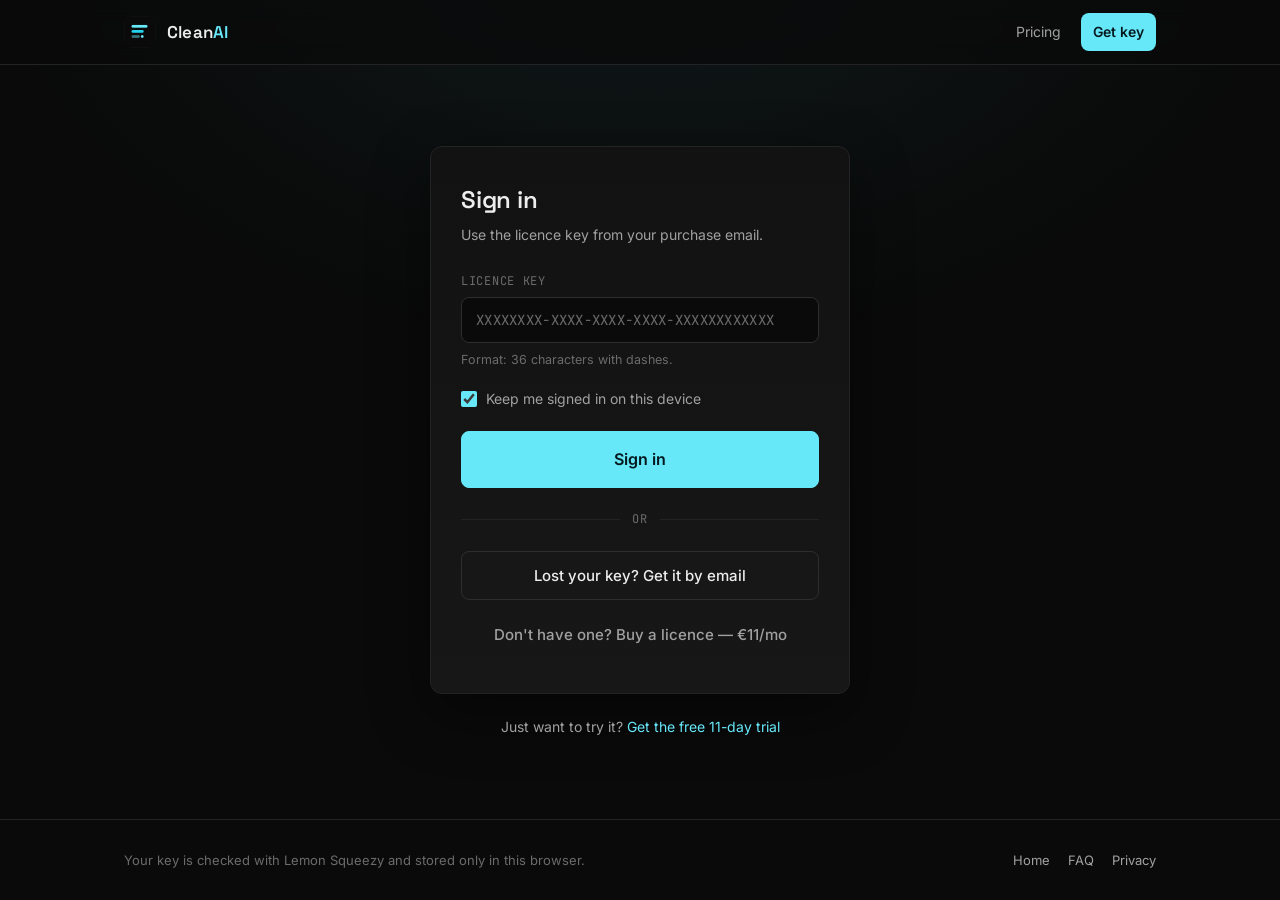
==== commit 7807dd08: "Add privacy policy page and footer links Needed for the Microsoft Store submission: what is collecte" ====
--- a/docs/account.html
+++ b/docs/account.html
@@ -83,7 +83,7 @@
     <footer class="site-foot">
       <div class="container">
         <span>© 2026 Clean AI · your files never leave your machine</span>
-        <span class="links"><a href="index.html">Home</a><a href="index.html#faq">FAQ</a></span>
+        <span class="links"><a href="index.html">Home</a><a href="index.html#faq">FAQ</a><a href="privacy.html">Privacy</a></span>
       </div>
     </footer>
   </div>
--- a/docs/styles.css
+++ b/docs/styles.css
@@ -444,3 +444,9 @@
   .acct-actions { grid-template-columns: 1fr; }
   .hero-actions .btn { width: 100%; }
 }
+
+/* ---- free-trial page ---- */
+.keyshow { display: flex; align-items: center; gap: 12px; flex-wrap: wrap; padding: 14px 16px; margin-bottom: 20px; border: 1px solid var(--accent-line); background: var(--accent-dim); border-radius: var(--radius-sm); }
+.keyshow-label { flex-basis: 100%; font-family: var(--mono); font-size: 11px; text-transform: uppercase; letter-spacing: 0.06em; color: var(--text-faint); }
+.keyshow code { flex: 1; min-width: 0; font-family: var(--mono); font-size: 16px; color: var(--accent); user-select: all; word-break: break-word; }
+.steps { margin: 0 0 22px 18px; padding: 0; color: var(--text-dim); font-size: 14px; line-height: 1.7; }
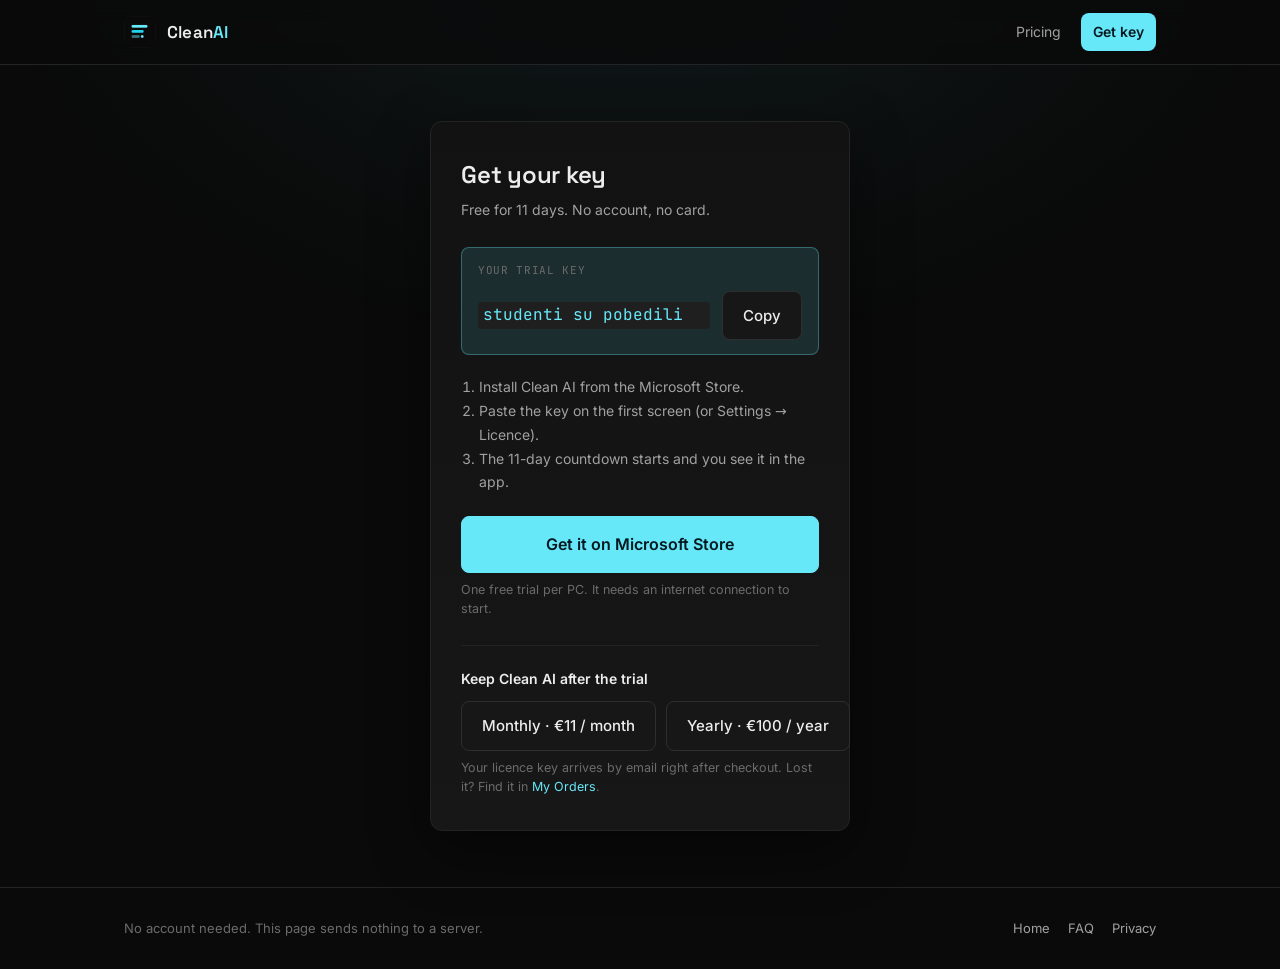
==== commit 429a6b70: "Website: one Get key page, no sign-in - trial.html is now the single "Get key" page: shows the free " ====
--- a/docs/account.html
+++ b/docs/account.html
@@ -2,92 +2,13 @@
 <html lang="en">
 <head>
   <meta charset="UTF-8" />
-  <meta name="viewport" content="width=device-width, initial-scale=1.0" />
-  <meta http-equiv="Content-Security-Policy" content="default-src 'self'; connect-src https://api.lemonsqueezy.com; img-src 'self' data:; base-uri 'self'; form-action 'self'" />
-  <title>Your account — Clean AI</title>
+  <!-- Old account page. Kept only as a redirect for old links and bookmarks. -->
+  <meta http-equiv="refresh" content="0; url=trial.html" />
   <meta name="robots" content="noindex" />
-  <link rel="icon" type="image/png" href="assets/icon.png" />
-  <link rel="stylesheet" href="fonts.css" />
-  <link rel="stylesheet" href="styles.css" />
+  <link rel="canonical" href="trial.html" />
+  <title>Get your key — Clean AI</title>
 </head>
 <body>
-  <div class="site">
-    <header class="nav">
-      <div class="container">
-        <a href="index.html" class="brand">
-          <img src="assets/icon.png" alt="" />
-          <span class="name">Clean<span>AI</span></span>
-        </a>
-        <nav class="nav-links">
-          <a href="index.html#faq" class="hide-sm">Help</a>
-          <a href="#" id="signout-top" class="signin">Sign out</a>
-        </nav>
-      </div>
-    </header>
-
-    <main class="auth wide">
-      <div id="loading" class="loading"><div class="spinner"></div></div>
-
-      <div id="error" class="card hidden">
-        <h1>Couldn't load your licence</h1>
-        <p class="sub" id="error-msg"></p>
-        <div class="stack">
-          <button id="retry" class="btn primary block" type="button">Try again</button>
-          <button id="error-signout" class="btn ghost block" type="button">Sign in with a different key</button>
-        </div>
-      </div>
-
-      <div id="account" class="hidden">
-        <div class="acct-head">
-          <div>
-            <h1 id="hello">Your account</h1>
-            <div class="who" id="who"></div>
-          </div>
-          <span id="test-badge" class="badge test hidden">TEST MODE</span>
-        </div>
-
-        <div id="notice" class="alert warn hidden"></div>
-
-        <section class="panel">
-          <div class="label">Plan</div>
-          <div class="panel-row">
-            <div class="plan-name" id="plan"></div>
-            <span id="status" class="badge"><span class="pip"></span><span id="status-text"></span></span>
-          </div>
-          <div class="stats">
-            <div><div class="k">Purchased</div><div class="v" id="created">—</div></div>
-            <div><div class="k" id="expires-k">Valid until</div><div class="v" id="expires">—</div></div>
-            <div><div class="k">Devices</div><div class="v" id="devices">—</div></div>
-          </div>
-        </section>
-
-        <section class="panel">
-          <div class="label">Licence key</div>
-          <div class="key-row">
-            <span class="key-val masked" id="key-val"></span>
-            <button class="icon-btn" id="reveal" type="button">Show</button>
-            <button class="icon-btn" id="copy" type="button">Copy</button>
-          </div>
-          <p class="hint">Paste this into Clean AI → Settings → Licence.</p>
-        </section>
-
-        <div class="acct-actions">
-          <a href="#" class="btn primary" data-link="download">↓ Download app</a>
-          <a href="#" class="btn" data-link="orders" target="_blank" rel="noopener">Billing &amp; invoices ↗</a>
-          <button id="signout" class="btn ghost" type="button">Sign out</button>
-        </div>
-        <p class="below">To cancel or change your card, open <strong>Billing &amp; invoices</strong> and sign in with your purchase email.</p>
-      </div>
-    </main>
-
-    <footer class="site-foot">
-      <div class="container">
-        <span>© 2026 Clean AI · your files never leave your machine</span>
-        <span class="links"><a href="index.html">Home</a><a href="index.html#faq">FAQ</a><a href="privacy.html">Privacy</a></span>
-      </div>
-    </footer>
-  </div>
-  <script src="app.js"></script>
-  <script src="account.js"></script>
+  <p><a href="trial.html">Get your Clean AI key</a></p>
 </body>
 </html>
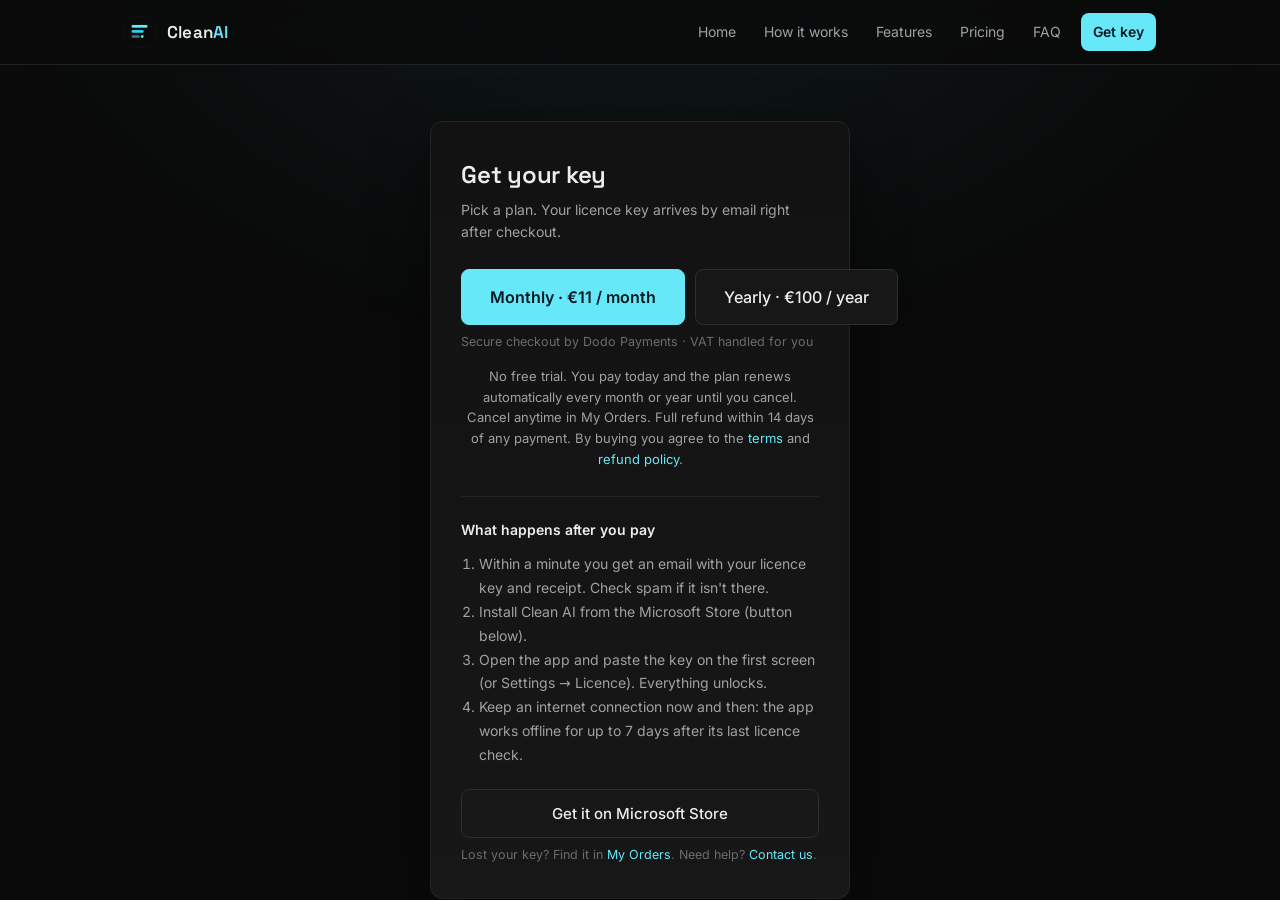
==== commit 250218ab: "Add Cloudflare Web Analytics to website, update privacy policy Co-Authored-By: Claude Sonnet 5.5 <no" ====
--- a/docs/account.html
+++ b/docs/account.html
@@ -10,5 +10,6 @@
 </head>
 <body>
   <p><a href="trial.html">Get your Clean AI key</a></p>
+<!-- Cloudflare Web Analytics --><script defer src="https://static.cloudflareinsights.com/beacon.min.js" data-cf-beacon='{"token": "b826fb64ef0f45b083a662ab82f3d5a7"}'></script><!-- End Cloudflare Web Analytics -->
 </body>
 </html>
